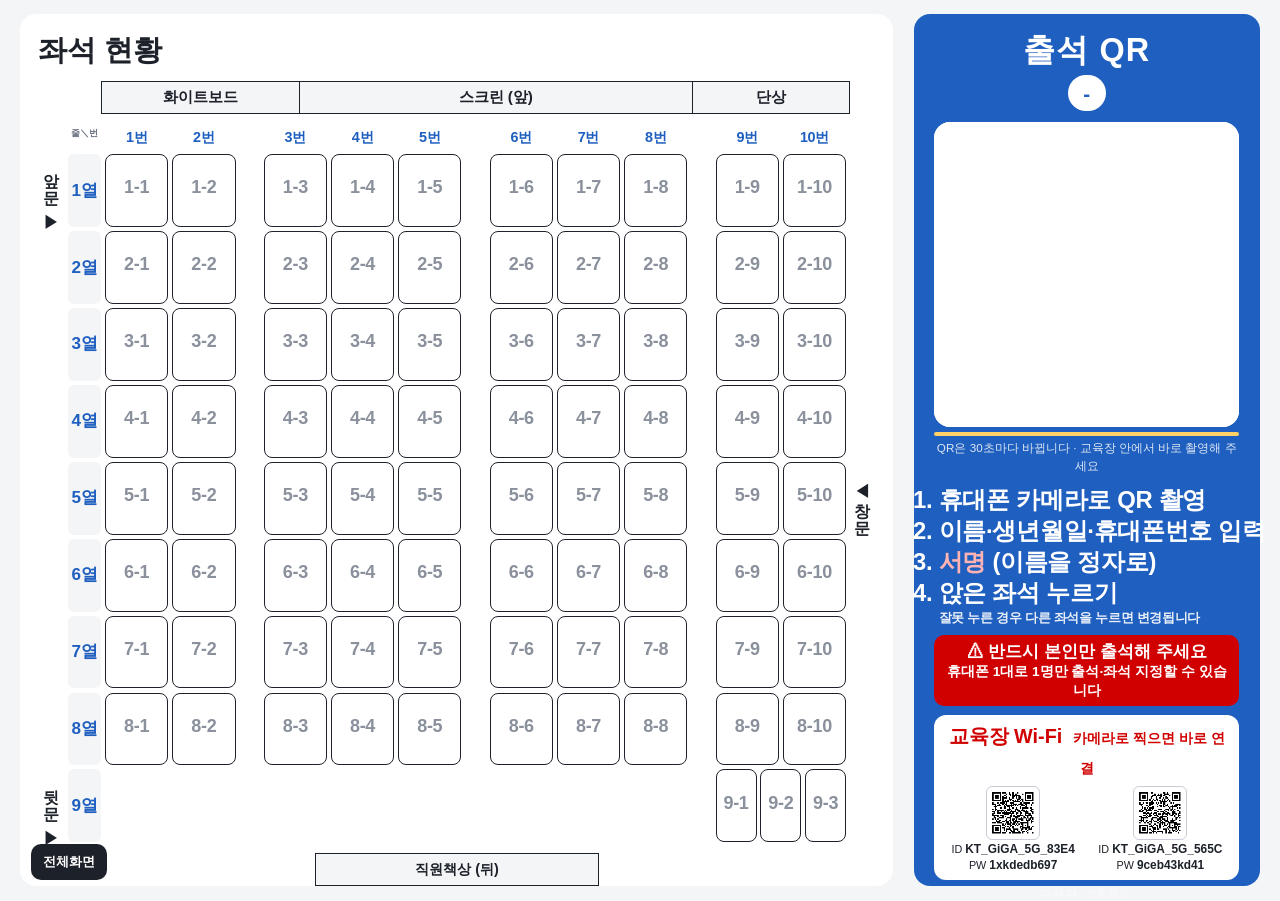
==== board.html @ 19e8bb16 "Update board.html" ====
<!doctype html>
<html lang="ko" data-theme="light">
<head>
<meta charset="utf-8">
<meta name="viewport" content="width=device-width, initial-scale=1, viewport-fit=cover">
<meta name="robots" content="noindex">
<title>좌석 현황판</title>
<link rel="stylesheet" href="assets/style.css">
<style>
  html, body { height: 100%; }
  body { background: #f4f5f7; color: #1d2129; }
  :root { --seat-w: minmax(30px, 1fr); --aisle: 1.6vw; --door-w: 2vw; --rowlab-w: 2.6vw; --seat-taken: #c9ced6; --seat-free: #ffffff; --line: #d9dce1; --muted: #6b7280; --text: #1d2129; --bg: #f4f5f7; --card: #fff; }

  /* ---------- 빔스크린: 왼쪽 배치도 · 오른쪽 출석 QR ---------- */
  .beam { display: grid; grid-template-columns: 1fr minmax(300px, 27vw); gap: 1.6vw; height: 100vh; padding: 1.6vh 1.6vw; }
  .beam-map { background: #fff; border-radius: 16px; padding: 1.6vh 1.4vw; display: flex; flex-direction: column; min-height: 0; }
  .beam-head { display: flex; align-items: baseline; gap: 1.2vw; margin-bottom: 1vh; flex-wrap: wrap; }
  .beam-head h1 { margin: 0; font-size: clamp(20px, 3.2vh, 40px); }
  .beam-head .stat { font-size: clamp(14px, 2.2vh, 26px); color: #444; }
  .beam-head .stat b { font-size: clamp(18px, 3vh, 34px); color: #138a4a; }
  .map-holder { flex: 1; min-height: 0; }
  .room { min-width: 0; }
  .room-front { font-size: clamp(11px, 1.7vh, 20px); margin-bottom: 1.2vh; }
  .seat-grid { gap: .45vh .3vw; grid-auto-rows: calc((100vh - 3.2vh - 3.2vh - 7vh - 4.5vh - 6vh - 3.2vh) / 9); }
  .back-row { gap: .3vw; }
  .seat { border-radius: 8px; gap: .2vh; }
  .seat .no { font-size: clamp(11px, 2vh, 24px); color: #8a919c; font-weight: 700; }
  .seat .nm { font-size: clamp(11px, 2.1vh, 24px); }
  .seat .st { font-size: clamp(9px, 1.4vh, 16px); font-weight: 800; }
  .seat .bd { font-size: clamp(8px, 1.3vh, 14px); color: var(--muted); }
  .seat.filled .no { display: none; }   /* 좌석이 채워지면 번호 대신 이름·출석완료 표시 */
  .seat.filled.ok { background: #dff3e6; border-color: #138a4a; }
  .seat.filled.ok .st { color: #138a4a; }
  .seat.filled.wait { background: #eef0f3; border-color: #9aa1ad; }
  .seat.filled.wait .st { color: #8a919c; }
  .seat.moving { outline: 4px solid #c27c0e; outline-offset: 1px; }
  .door { font-size: clamp(11px, 1.8vh, 20px); }
  .rowlab { font-size: clamp(11px, 1.9vh, 22px); }
  .colhead { font-size: clamp(10px, 1.6vh, 19px); padding: .2vh 0; }
  .staff-desk { margin-top: 1.2vh; font-size: clamp(11px, 1.6vh, 18px); padding: .5vh 0; }

  .beam-side { background: #1f5fbf; color: #fff; border-radius: 16px; padding: 2vh 1.6vw; display: flex; flex-direction: column; align-items: center; text-align: center; min-height: 0; }
  .beam-side .ttl { font-size: clamp(20px, 3.6vh, 46px); font-weight: 900; letter-spacing: 1px; line-height: 1.15; }
  .beam-side .sess { margin-top: .6vh; background: #fff; color: #1f5fbf; border-radius: 999px; padding: .3vh 1.2vw; font-size: clamp(14px, 2.3vh, 28px); font-weight: 900; }
  .beam-side .qrwrap { position: relative; background: #fff; border-radius: 16px; padding: 1.1vh; margin: 1.2vh 0 .6vh; width: min(100%, 34vh); }
  .beam-side canvas#beamQr { width: 100%; aspect-ratio: 1; display: block; image-rendering: pixelated; }
  .qr-msg { position: absolute; inset: 0; display: none; align-items: center; justify-content: center; text-align: center; color: #1d2129; font-weight: 800; font-size: clamp(13px, 2vh, 22px); padding: 1vh; background: #fff; border-radius: 16px; }
  .qr-msg.show { display: flex; }
  .rot { width: min(100%, 34vh); height: .7vh; min-height: 4px; background: rgba(255,255,255,.25); border-radius: 4px; overflow: hidden; }
  .rot i { display: block; height: 100%; background: #ffd166; width: 100%; transition: width .9s linear; }
  .rot-tx { font-size: clamp(10px, 1.3vh, 15px); opacity: .85; margin-top: .3vh; }
  .beam-side ol { text-align: left; margin: 1.2vh 0 0; padding-left: 1.3em; font-size: clamp(15px, 2.65vh, 34px); line-height: 1.3; font-weight: 900; letter-spacing: -.3px; white-space: nowrap; }
  .beam-side ol .red { color: #ffb3b3; }
  .beam-side ol small { display: block; white-space: normal; font-weight: 600; font-size: .55em; opacity: .9; line-height: 1.3; }
  .beam-warn { margin-top: 1vh; width: 100%; background: #d10000; color: #fff; border-radius: 10px; padding: .6vh .6vw; font-size: clamp(12px, 1.9vh, 23px); font-weight: 900; line-height: 1.35; }
  .beam-warn small { display: block; font-weight: 700; font-size: .8em; }
  .wifi { margin-top: 1vh; width: 100%; background: #fff; color: #1d2129; border-radius: 12px; padding: .8vh .8vw; }
  .wifi-ttl { font-size: clamp(14px, 2.2vh, 26px); font-weight: 900; margin-bottom: .5vh; color: #d10000; }
  .wifi-ttl small { font-weight: 700; font-size: .7em; margin-left: .4em; color: #d10000; }
  .wifi-list { display: flex; gap: .8vw; justify-content: center; }
  .wifi-item { display: flex; flex-direction: column; gap: .3vh; align-items: center; text-align: center; min-width: 0; flex: 1; }
  .wifi-item canvas { width: clamp(40px, 6vh, 80px); height: clamp(40px, 6vh, 80px); background: #fff; border: 1px solid #c9ced6; border-radius: 6px; padding: 3px; flex: none; }
  .wifi-item .tx { font-size: clamp(10px, 1.2vh, 14px); line-height: 1.3; white-space: nowrap; }
  .wifi-item .tx b { font-size: 1.1em; color: #1d2129; }
  .beam-side .foot { margin-top: auto; padding-top: .6vh; font-size: clamp(9px, 1.1vh, 13px); opacity: .65; font-variant-numeric: tabular-nums; }

  /* ---------- 직원 도구 (전체화면에서는 숨김, 마우스를 올리면 표시) ---------- */
  .tools { position: fixed; left: 2.4vw; bottom: 2.2vh; display: flex; gap: 6px; z-index: 30; flex-wrap: wrap; max-width: 66vw; }
  .tools button, .tools a { border: 0; border-radius: 10px; padding: 9px 12px; font-size: 13px; font-weight: 700; background: #1d2129; color: #fff; cursor: pointer; text-decoration: none; }
  .tools .light { background: #fff; color: #1d2129; border: 1px solid #c9ced6; }
  .tools .on { background: #c27c0e; color: #fff; border-color: #c27c0e; }
  .tools .mode { background: #c27c0e; color: #fff; border-radius: 10px; padding: 9px 12px; font-size: 13px; font-weight: 700; }
  body.fs .tools { opacity: 0; transition: opacity .3s; }
  body.fs .tools:hover { opacity: 1; }
  .move-banner { position: fixed; left: 50%; top: 1.2vh; transform: translateX(-50%); background: #c27c0e; color: #fff; padding: 10px 16px; border-radius: 12px; font-weight: 800; z-index: 31; display: none; }
  .move-banner.show { display: block; }
  .move-banner button { margin-left: 10px; border: 0; border-radius: 8px; padding: 6px 10px; font-weight: 700; }
  .person { display: flex; justify-content: space-between; align-items: center; padding: 10px 2px; border-bottom: 1px solid var(--line); gap: 8px; }
  .person button { padding: 8px 12px; border: 0; border-radius: 8px; background: #1f5fbf; color: #fff; font-weight: 700; white-space: nowrap; }
  #pickList { max-height: 46vh; overflow: auto; }
  .tel { color: #1f5fbf; font-weight: 700; text-decoration: none; white-space: nowrap; }
  .tel:hover { text-decoration: underline; }
  .pfilter { display: flex; gap: 6px; margin: 8px 0 2px; flex-wrap: wrap; }
  .pfilter button { border: 1px solid #c9ced6; background: #fff; color: #1d2129; border-radius: 8px; padding: 6px 10px; font-size: 13px; font-weight: 700; cursor: pointer; }
  .pfilter button.on { background: #1d2129; color: #fff; border-color: #1d2129; }

  @media (max-width: 900px), (max-aspect-ratio: 1/1) {
    .beam { grid-template-columns: 1fr; height: auto; }
    .seat-grid { grid-auto-rows: 54px; }
    .beam-side .qrwrap, .rot { width: min(80%, 320px); }
  }
</style>
</head>
<body>
<div class="beam">
  <main class="beam-map">
    <div class="beam-head">
      <h1 id="title">좌석 현황</h1>
      <span class="stat" id="statBox" hidden><span id="sLbl">출석</span> <b id="sSigned">0</b>/<span id="sTotal">0</span></span>
    </div>
    <div class="map-holder" id="map"></div>
  </main>

  <aside class="beam-side">
    <div class="ttl">출석 QR</div>
    <div class="sess" id="sessLbl">-</div>
    <div class="qrwrap"><canvas id="beamQr" width="560" height="560" aria-label="출석 QR"></canvas><div class="qr-msg" id="qrMsg">불러오는 중…</div></div>
    <div class="rot"><i id="rotBar"></i></div>
    <div class="rot-tx">QR은 <span id="rotSec">30</span>초마다 바뀝니다 · 교육장 안에서 바로 촬영해 주세요</div>
    <ol>
      <li>휴대폰 카메라로 QR 촬영</li>
      <li>이름·생년월일·휴대폰번호 입력</li>
      <li><span class="red">서명</span> (이름을 정자로)</li>
      <li>앉은 좌석 누르기<small>잘못 누른 경우 다른 좌석을 누르면 변경됩니다</small></li>
    </ol>
    <div class="beam-warn">⚠ 반드시 본인만 출석해 주세요<small>휴대폰 1대로 1명만 출석·좌석 지정할 수 있습니다</small></div>
    <div class="wifi" id="wifi" hidden>
      <div class="wifi-ttl">교육장 Wi-Fi <small>카메라로 찍으면 바로 연결</small></div>
      <div class="wifi-list" id="wifiList"></div>
    </div>
    <div class="foot"><span id="clock">--:--:--</span> · 자동 갱신 <span id="sUpd">-</span></div>
  </aside>
</div>

<div class="tools" id="tools">
  <span class="mode" id="modeLbl" hidden>직원 모드</span>
  <span id="sessBtns" hidden></span>
  <button class="light" id="nameBtn" type="button" hidden>실명 보기</button>
  <button class="light" id="listBtn" type="button" hidden>명단·연락처</button>
  <a class="light" id="proxyBtn" href="#" target="_blank" rel="noopener" hidden>현장 대리입력</a>
  <a class="light" id="signBtn" href="#" target="_blank" rel="noopener" hidden>서명부 인쇄</a>
  <button id="fsBtn" type="button">전체화면</button>
</div>
<div class="move-banner" id="moveBanner"><span id="moveText"></span><button type="button" id="moveCancel">이동 취소</button></div>

<div class="sheet-bg" id="sheetBg">
  <div class="sheet">
    <div class="muted" id="sheetSub"></div>
    <div class="big" id="sheetTitle"></div>
    <div id="sheetBody"></div>
    <button class="btn secondary" id="closeSheet" type="button">닫기</button>
  </div>
</div>
<div class="toast" id="toast"></div>

<script src="config.js"></script>
<script src="vendor/qrcode.js"></script>
<script src="assets/common.js"></script>
<script>
(function () {
  'use strict';
  var api = APP.api, esc = APP.esc, $ = function (id) { return document.getElementById(id); };
  var key = APP.staffKey();              // 직원용 링크(?k=)로 연 경우에만 직원 기능
  var admin = !!key;
  var showReal = false;                  // 빔에 실명 노출 방지: 기본은 한○목 형태
  var data = { seats: {} };
  var sheetSeat = null, moving = null, lastToken = '', nextAt = 0;
  var base = new URL('./', location.href).href;

  function toast(t) {
    var el = $('toast'); el.textContent = t; el.classList.add('show');
    clearTimeout(toast.tm); toast.tm = setTimeout(function () { el.classList.remove('show'); }, 2600);
  }

  function drawQr(canvas, text, margin) {
    var qr = qrcode(0, 'M'); qr.addData(text); qr.make();
    var ctx = canvas.getContext('2d'), n = qr.getModuleCount(), q = margin, cell = canvas.width / (n + q * 2);
    ctx.fillStyle = '#fff'; ctx.fillRect(0, 0, canvas.width, canvas.height); ctx.fillStyle = '#000';
    for (var y = 0; y < n; y++) for (var x = 0; x < n; x++) {
      if (qr.isDark(y, x)) ctx.fillRect(Math.floor((x + q) * cell), Math.floor((y + q) * cell), Math.ceil(cell), Math.ceil(cell));
    }
  }

  // ---------- 교육장 Wi-Fi QR (config.js의 WIFI) ----------
  (function () {
    var list = (APP.CFG.WIFI || []).filter(function (w) { return w && w.ssid; });
    if (!list.length) return;
    function wq(s) { return String(s).replace(/([\\;,:"])/g, '\\$1'); }
    list.slice(0, 2).forEach(function (w) {
      var item = document.createElement('div'); item.className = 'wifi-item';
      var c = document.createElement('canvas'); c.width = 220; c.height = 220;
      drawQr(c, 'WIFI:T:' + (w.pw ? 'WPA' : 'nopass') + ';S:' + wq(w.ssid) + ';' + (w.pw ? 'P:' + wq(w.pw) + ';' : '') + ';', 2);
      var tx = document.createElement('div'); tx.className = 'tx';
      tx.innerHTML = 'ID <b>' + esc(w.ssid) + '</b><br>PW <b>' + esc(w.pw || '없음') + '</b>';
      item.appendChild(c); item.appendChild(tx); $('wifiList').appendChild(item);
    });
    $('wifi').hidden = false;
  })();

  // ---------- 배치도 ----------
  APP.renderSeatMap($('map'), { onSeat: onSeat });
  $('map').querySelectorAll('.seat').forEach(function (b) {
    var st = document.createElement('span'); st.className = 'st'; b.appendChild(st);
    var bd = document.createElement('span'); bd.className = 'bd'; b.appendChild(bd);
  });

  function mask(name) {
    var s = String(name || '');
    if (s.length <= 1) return s;
    if (s.length === 2) return s.charAt(0) + '○';
    return s.charAt(0) + new Array(s.length - 1).join('○') + s.charAt(s.length - 1);
  }

  // 연락처 표시 (직원 모드 전용) : 01045406906 → 010-4540-6906, 누르면 전화 걸기
  function fmtPhone(d) {
    d = String(d || '').replace(/\D/g, '');
    if (d.length === 11) return d.slice(0, 3) + '-' + d.slice(3, 7) + '-' + d.slice(7);
    if (d.length === 10) return d.slice(0, 3) + '-' + d.slice(3, 6) + '-' + d.slice(6);
    return d;
  }
  function telHtml(p) {
    return p.phone ? '<a class="tel" href="tel:' + esc(p.phone) + '">☎ ' + esc(fmtPhone(p.phone)) + '</a>' : '<span class="muted">연락처 없음</span>';
  }
  function matchQ(p, q) {
    if (!q) return true;
    var dq = q.replace(/\D/g, '');
    return p.name.indexOf(q) >= 0 || (dq.length >= 3 && String(p.phone || '').indexOf(dq) >= 0);
  }

  // 빔 제목: 부산 오프라인57차 사회복지사 보수교육 2026. 11. 12.(목)
  function beamTitle(round, eduDate) {
    var t = '부산 오프라인' + round + '차 사회복지사 보수교육';
    var m = /^(\d{4})-(\d{2})-(\d{2})$/.exec(eduDate || '');
    if (m) {
      var dt = new Date(Number(m[1]), Number(m[2]) - 1, Number(m[3]));
      t += ' ' + m[1] + '. ' + Number(m[2]) + '. ' + Number(m[3]) + '.(' + '일월화수목금토'.charAt(dt.getDay()) + ')';
    }
    return t;
  }

  function personBySeat(id) {
    return (data.people || []).filter(function (p) { return p.seat === id; })[0];
  }

  function paint() {
    var sess = data.session || 1;
    APP.updateSeats($('map'), function (id, b) {
      var v = data.seats[id];
      var p = admin ? personBySeat(id) : null;
      b.classList.toggle('filled', !!v);
      b.classList.toggle('ok', !!v && v.ok);
      b.classList.toggle('wait', !!v && !v.ok);
      b.classList.toggle('moving', !!moving && moving.from === id);
      b.querySelector('.nm').textContent = !v ? '' : (showReal && p ? p.name : v.n);
      b.querySelector('.st').textContent = !v ? '' : (v.ok ? '출석완료' : '서명 전');
      b.querySelector('.bd').textContent = showReal && p ? p.birth : '';
    });
    var c = data.counts || {};
    $('sTotal').textContent = c.total || 0;
    $('sSigned').textContent = c.signed || 0;
    $('sLbl').textContent = (data.sessionLabel || '') + ' 출석';
    $('sUpd').textContent = data.t || '-';
    $('title').textContent = data.round ? beamTitle(data.round, data.eduDate) : '좌석 현황';
    $('statBox').hidden = !admin;   // 출석 인원은 직원 화면에만 표시
    $('sessLbl').textContent = data.sessionLabel ? data.sessionLabel + ' 출석' : '-';

    var msg = '';
    if (data.noRound) msg = data.msg || '진행 중인 회차가 없습니다.';
    else if (data.round && !data.eduOk) msg = '교육 당일에 출석 QR이 표시됩니다.';
    $('qrMsg').textContent = msg;
    $('qrMsg').classList.toggle('show', !!msg || !lastToken);

    $('modeLbl').hidden = !admin; $('nameBtn').hidden = !admin; $('sessBtns').hidden = !admin;
    $('proxyBtn').hidden = !admin; $('listBtn').hidden = !admin; $('signBtn').hidden = !admin;
    $('nameBtn').textContent = showReal ? '이름 가리기' : '실명 보기';
    if (admin) renderSessBtns();
  }

  function renderSessBtns() {
    var box = $('sessBtns');
    var list = [{ no: 0, label: '교시 자동' }].concat((data.sessions || []).map(function (s) { return { no: s.no, label: s.no + '교시' }; }));
    box.innerHTML = list.map(function (s) {
      var on = (data.override || 0) === s.no;
      return '<button type="button" class="light' + (on ? ' on' : '') + '" data-sess="' + s.no + '">' + esc(s.label) + '</button> ';
    }).join('');
    box.querySelectorAll('button').forEach(function (b) {
      b.addEventListener('click', async function () {
        try {
          var r = await api('adminSession', { key: key, session: Number(b.dataset.sess) });
          toast(r.ok ? '현재 ' + r.sessionLabel + '로 표시합니다.' : r.msg);
        } catch (e) { toast('연결 오류'); }
        refresh();
      });
    });
  }

  function updateQr() {
    if (data.token && data.token !== lastToken) {
      lastToken = data.token;
      drawQr($('beamQr'), base + 'c.html?t=' + encodeURIComponent(data.token), 3);
    }
    if (!data.token) lastToken = '';
    if (data.rotateSec) {
      $('rotSec').textContent = data.rotateSec;
      nextAt = Date.now() + (data.nextIn || data.rotateSec) * 1000;
    }
  }

  async function refresh() {
    try {
      var res = await api('beamState', admin ? { key: key } : {});
      if (!res.ok) {
        if (admin && (res.code === 'KEY' || res.code === 'KEY_LOCK')) { admin = false; toast(res.msg); }
        return;
      }
      data = res;
      updateQr();
      paint();
    } catch (e) {}
  }

  function loop() {
    setTimeout(function () { refresh().finally(loop); }, 3000);
  }
  setInterval(function () {
    $('clock').textContent = APP.hhmmss();
    if (nextAt && data.rotateSec) {
      var left = Math.max(0, (nextAt - Date.now()) / 1000);
      $('rotBar').style.width = (left / data.rotateSec * 100).toFixed(1) + '%';
      if (left <= 0) { nextAt = 0; refresh(); }
    }
  }, 500);

  // ---------- 전체화면 ----------
  $('fsBtn').addEventListener('click', function () {
    if (document.fullscreenElement) document.exitFullscreen();
    else if (document.documentElement.requestFullscreen) document.documentElement.requestFullscreen();
    else toast('이 브라우저는 전체화면을 지원하지 않습니다. F11 키를 눌러 주세요.');
  });
  document.addEventListener('fullscreenchange', function () {
    var fs = !!document.fullscreenElement;
    document.body.classList.toggle('fs', fs);
    $('fsBtn').textContent = fs ? '전체화면 종료' : '전체화면';
  });

  if (admin) {
    $('proxyBtn').href = 'c.html?k=' + encodeURIComponent(key);
    $('signBtn').href = 'sign.html?k=' + encodeURIComponent(key);
  }
  $('nameBtn').addEventListener('click', function () { showReal = !showReal; paint(); });

  // ---------- 직원 모드: 좌석 해제 · 이동 · 배정 ----------
  function sessText(p) {
    return [1, 2, 3].map(function (k) { return k + '교시 ' + (p['s' + k] || '-'); }).join(' · ');
  }

  function onSeat(id) {
    if (!admin) return;
    var p = personBySeat(id);
    if (moving) {
      if (p) { toast('빈 좌석을 눌러 주세요.'); return; }
      var m = moving; moving = null; $('moveBanner').classList.remove('show');
      seatOp({ op: 'assign', seat: id, o: m.o }, m.name + ' → ' + APP.seatLabel(id) + ' 이동했습니다.');
      return;
    }
    sheetSeat = id;
    $('sheetSub').textContent = APP.seatLabel(id);
    if (p) {
      $('sheetTitle').textContent = p.name + ' (' + p.birth + ')';
      $('sheetBody').innerHTML = '<p>' + telHtml(p) + (p.org ? ' <span class="muted">· ' + esc(p.org) + '</span>' : '') + '</p>' +
        '<p class="muted">' + esc(sessText(p)) + '</p>' +
        '<div class="row2"><button class="btn secondary" id="moveBtn" type="button">다른 좌석으로 이동</button>' +
        '<button class="btn" id="clearBtn" type="button" style="background:var(--bad)">좌석 해제</button></div>';
      $('moveBtn').addEventListener('click', function () {
        moving = { o: p.o, name: p.name, from: id };
        $('moveText').textContent = p.name + ' 님을 옮길 빈 좌석을 누르세요';
        $('moveBanner').classList.add('show');
        $('sheetBg').classList.remove('show');
        paint();
      });
      $('clearBtn').addEventListener('click', function () {
        if (window.confirm(p.name + ' 님의 ' + APP.seatLabel(id) + ' 좌석을 해제할까요?')) seatOp({ op: 'clear', seat: id }, '좌석을 해제했습니다.');
      });
    } else {
      $('sheetTitle').textContent = '빈 좌석 · 직접 배정';
      $('sheetBody').innerHTML = '<input id="q" type="search" placeholder="이름 또는 연락처 검색"><div id="pickList"></div>';
      $('q').addEventListener('input', renderPick);
      renderPick();
    }
    $('sheetBg').classList.add('show');
  }

  $('moveCancel').addEventListener('click', function () { moving = null; $('moveBanner').classList.remove('show'); paint(); });

  function renderPick() {
    var q = ($('q').value || '').replace(/\s/g, '');
    var list = (data.people || []).filter(function (p) { return matchQ(p, q); });
    list.sort(function (a, b) { return (a.seat ? 1 : 0) - (b.seat ? 1 : 0) || (a.name < b.name ? -1 : 1); });
    $('pickList').innerHTML = list.slice(0, 100).map(function (p) {
      var st = sessText(p) + (p.seat ? ' · 현재 ' + APP.seatLabel(p.seat) : '');
      return '<div class="person"><div><b>' + esc(p.name) + '</b> <span class="muted">' + esc(p.birth) + '</span> ' + telHtml(p) + '<br><span class="muted">' + esc(st) + '</span></div>' +
        '<button type="button" data-o="' + esc(p.o) + '" data-n="' + esc(p.name) + '">' + (p.seat ? '이리로 이동' : '배정') + '</button></div>';
    }).join('') || '<p class="muted">대상이 없습니다.</p>';
    $('pickList').querySelectorAll('button[data-o]').forEach(function (b) {
      b.addEventListener('click', function () {
        seatOp({ op: 'assign', seat: sheetSeat, o: b.dataset.o }, b.dataset.n + ' → ' + APP.seatLabel(sheetSeat) + ' 배정했습니다.');
      });
    });
  }

  // ---------- 직원 모드: 명단·연락처 (미출석자에게 전화할 때 사용) ----------
  var listFilter = 'absent';
  function openList() {
    sheetSeat = null;
    $('sheetSub').textContent = '직원 전용 · 빔 화면에 띄우지 마세요';
    $('sheetTitle').textContent = '명단·연락처';
    $('sheetBody').innerHTML =
      '<input id="lq" type="search" placeholder="이름 또는 연락처 검색">' +
      '<div class="pfilter"><button type="button" data-f="absent">현재 교시 미출석</button><button type="button" data-f="all">전체</button></div>' +
      '<div id="pickList"></div>';
    $('lq').addEventListener('input', renderList);
    $('sheetBody').querySelectorAll('.pfilter button').forEach(function (b) {
      b.addEventListener('click', function () { listFilter = b.dataset.f; renderList(); });
    });
    renderList();
    $('sheetBg').classList.add('show');
  }
  function renderList() {
    if (!$('lq')) return;
    var sess = data.session || 1, q = ($('lq').value || '').replace(/\s/g, '');
    $('sheetBody').querySelectorAll('.pfilter button').forEach(function (b) { b.classList.toggle('on', b.dataset.f === listFilter); });
    var all = data.people || [];
    var list = all.filter(function (p) { return (listFilter === 'all' || !p['s' + sess]) && matchQ(p, q); });
    list.sort(function (a, b) { return (a.name < b.name ? -1 : a.name > b.name ? 1 : 0); });
    var head = '<p class="muted">' + (listFilter === 'all' ? '전체 ' + all.length + '명' : sess + '교시 미출석 ' + all.filter(function (p) { return !p['s' + sess]; }).length + '명') + (q ? ' · 검색 결과 ' + list.length + '명' : '') + '</p>';
    $('pickList').innerHTML = head + (list.map(function (p) {
      var st = sessText(p) + (p.seat ? ' · ' + APP.seatLabel(p.seat) : ' · 좌석 미지정');
      return '<div class="person"><div><b>' + esc(p.name) + '</b> <span class="muted">' + esc(p.birth) + (p.org ? ' · ' + esc(p.org) : '') + '</span><br><span class="muted">' + esc(st) + '</span></div>' + telHtml(p) + '</div>';
    }).join('') || '<p class="muted">대상이 없습니다.</p>');
  }
  $('listBtn').addEventListener('click', openList);

  async function seatOp(body, okMsg) {
    try {
      var res = await api('adminSeat', Object.assign({ key: key }, body));
      toast(res.ok ? okMsg : (res.msg || '처리하지 못했습니다.'));
    } catch (e) { toast('연결 오류. 다시 시도해 주세요.'); }
    $('sheetBg').classList.remove('show');
    refresh();
  }
  $('closeSheet').addEventListener('click', function () { $('sheetBg').classList.remove('show'); });

  paint();
  refresh().finally(loop);
})();
</script>
</body>
</html>
---- assets/style.css ----
:root {
  --bg: #f4f5f7;
  --card: #ffffff;
  --text: #1d2129;
  --muted: #6b7280;
  --line: #d9dce1;
  --primary: #1f5fbf;
  --primary-ink: #ffffff;
  --ok: #138a4a;
  --warn: #c27c0e;
  --bad: #d11a2a;
  --seat-free: #ffffff;
  --seat-taken: #c9ced6;
  --seat-mine: #1f5fbf;
  --seat-w: minmax(22px, 1fr);
  --aisle: 6px;
  --door-w: 14px;
  --rowlab-w: 24px;
}
@media (prefers-color-scheme: dark) {
  :root:not([data-theme="light"]) {
    --bg: #14161a; --card: #1e2127; --text: #eceef2; --muted: #9aa1ad; --line: #353a43;
    --seat-free: #262a31; --seat-taken: #4a505b; --primary: #4a8bf0;
  }
}
:root[data-theme="dark"] {
  --bg: #14161a; --card: #1e2127; --text: #eceef2; --muted: #9aa1ad; --line: #353a43;
  --seat-free: #262a31; --seat-taken: #4a505b; --primary: #4a8bf0;
}

* { box-sizing: border-box; }
html, body { margin: 0; }
body {
  background: var(--bg);
  color: var(--text);
  font-family: -apple-system, BlinkMacSystemFont, "Apple SD Gothic Neo", "Malgun Gothic", "Noto Sans KR", sans-serif;
  line-height: 1.5;
  -webkit-text-size-adjust: 100%;
}
.wrap { max-width: 640px; margin: 0 auto; padding: 16px; }
.card { background: var(--card); border: 1px solid var(--line); border-radius: 14px; padding: 16px; margin-bottom: 12px; }
h1 { font-size: 20px; margin: 4px 0 12px; }
h2 { font-size: 16px; margin: 0 0 8px; }
.muted { color: var(--muted); font-size: 13px; }
label { display: block; font-size: 14px; font-weight: 600; margin: 10px 0 4px; }
input[type=text], input[type=tel], input[type=password], input[type=search] {
  width: 100%; font-size: 17px; padding: 12px; border: 1px solid var(--line); border-radius: 10px;
  background: var(--card); color: var(--text);
}
.btn {
  display: inline-block; width: 100%; padding: 14px; font-size: 16px; font-weight: 700; border: 0;
  border-radius: 12px; background: var(--primary); color: var(--primary-ink); cursor: pointer; text-align: center;
  text-decoration: none; margin-top: 12px;
}
.btn.secondary { background: transparent; color: var(--primary); border: 1px solid var(--primary); }
.btn:disabled { opacity: .5; }
.msg { margin-top: 10px; font-size: 14px; }
.msg.bad { color: var(--bad); font-weight: 600; }
.msg.ok { color: var(--ok); font-weight: 600; }
.notice-red { border: 2px solid var(--bad); color: var(--bad); border-radius: 12px; padding: 10px 12px; font-weight: 600; font-size: 14px; }

/* ---------- 강의실 배치도 ---------- */
.map-scroll { overflow-x: auto; -webkit-overflow-scrolling: touch; padding-bottom: 4px; }
.room { min-width: 300px; }
.room-front { display: grid; grid-template-columns: 1fr 2fr .8fr; border: 1px solid var(--text); margin: 0 var(--door-w) 10px calc(var(--door-w) + var(--rowlab-w) + 4px); font-size: 12px; font-weight: 700; text-align: center; }
.room-front > div { padding: 4px 0; background: var(--bg); }
.room-front > div + div { border-left: 1px solid var(--text); }
.seat-grid { display: grid; grid-auto-rows: minmax(40px, auto); gap: 2px; }
.back-row { display: grid; grid-template-columns: repeat(3, minmax(0, 1fr)); gap: 2px; }
.seat {
  position: relative; border: 1px solid var(--text); border-radius: 6px; background: var(--seat-free); color: var(--text);
  padding: 2px 1px; font-size: 10px; line-height: 1.15; cursor: pointer; min-width: 0; overflow: hidden;
  display: flex; flex-direction: column; align-items: center; justify-content: center;
}
.seat .no { color: var(--muted); font-size: 9px; white-space: nowrap; letter-spacing: -.3px; }
.seat .nm { font-size: 11px; font-weight: 700; white-space: nowrap; overflow: hidden; text-overflow: ellipsis; max-width: 100%; }
.seat.taken { background: var(--seat-taken); cursor: not-allowed; }
.seat.mine { background: var(--seat-mine); color: #fff; border-color: var(--seat-mine); }
.seat.mine .no { color: #dbe7ff; }
.seat.pick { outline: 3px solid var(--warn); outline-offset: 1px; }
.rowlab { display: flex; align-items: center; justify-content: center; font-size: 11px; font-weight: 800; color: var(--primary); background: var(--bg); border-radius: 6px; letter-spacing: -.3px; }
.colhead { text-align: center; font-size: 10px; font-weight: 800; color: var(--primary); padding: 2px 0; letter-spacing: -.3px; white-space: nowrap; }
.colhead.corner { color: var(--muted); font-size: 9px; font-weight: 600; }
.door { font-size: 11px; font-weight: 800; display: flex; align-items: center; justify-content: center; writing-mode: vertical-rl; letter-spacing: 1px; }
.staff-desk { width: 34%; margin: 18px auto 0; border: 1px solid var(--text); text-align: center; font-size: 12px; font-weight: 700; padding: 6px 0; background: var(--bg); }
.legend { display: flex; gap: 12px; font-size: 12px; color: var(--muted); margin: 8px 0; flex-wrap: wrap; }
.legend i { display: inline-block; width: 12px; height: 12px; border: 1px solid var(--text); border-radius: 3px; vertical-align: -2px; margin-right: 4px; }

/* ---------- 하단 확인창 ---------- */
.sheet-bg { position: fixed; inset: 0; background: rgba(0,0,0,.45); display: none; align-items: flex-end; justify-content: center; z-index: 50; }
.sheet-bg.show { display: flex; }
.sheet { background: var(--card); width: 100%; max-width: 640px; border-radius: 16px 16px 0 0; padding: 20px 16px calc(20px + env(safe-area-inset-bottom)); }
.sheet .big { font-size: 22px; font-weight: 800; margin: 4px 0 8px; }
.row2 { display: grid; grid-template-columns: 1fr 1fr; gap: 8px; }
.toast { position: fixed; left: 50%; top: calc(16px + env(safe-area-inset-top)); transform: translateX(-50%); background: #111; color: #fff; padding: 10px 16px; border-radius: 10px; font-size: 14px; z-index: 60; display: none; max-width: 90vw; }
.toast.show { display: block; }
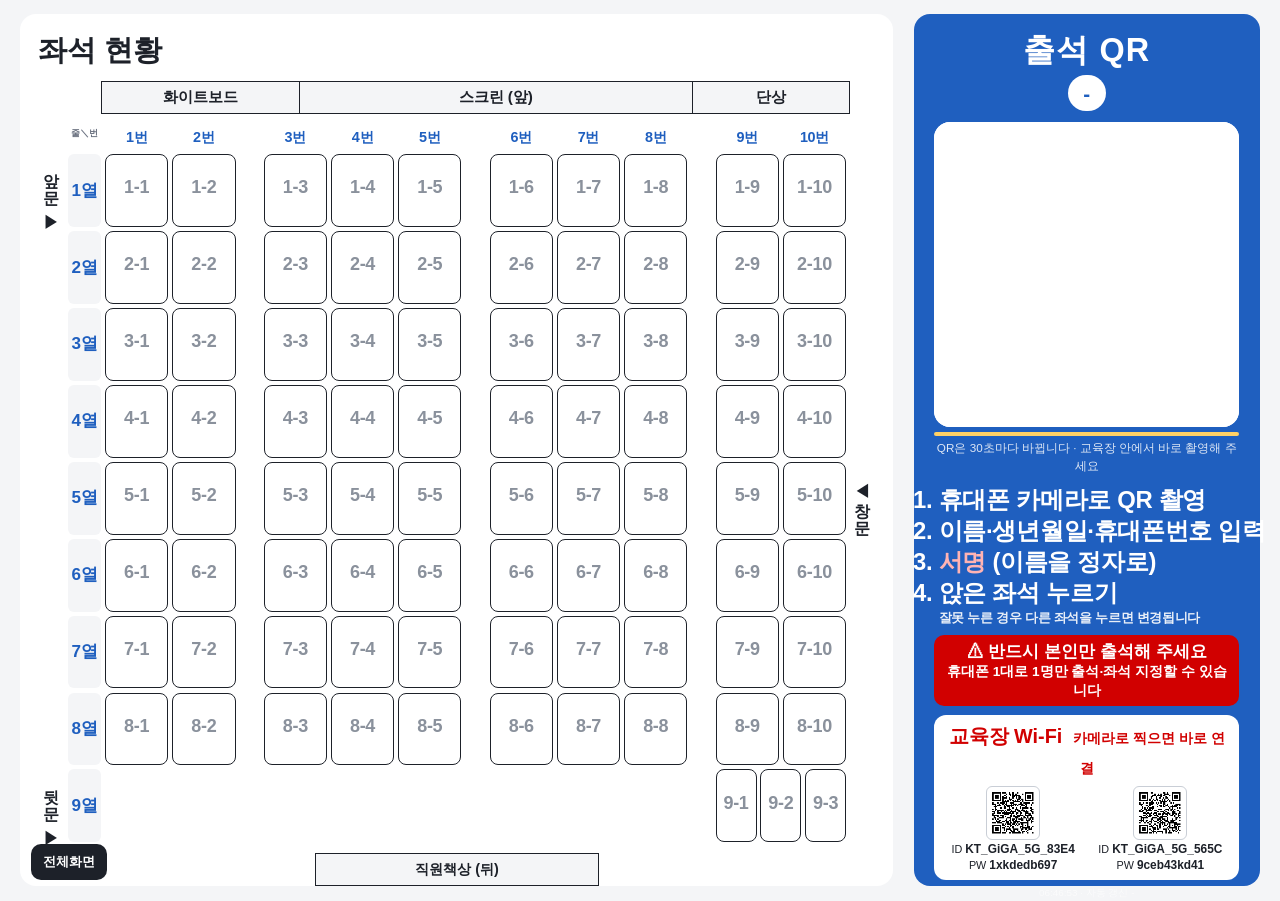
==== commit 121092af: "Update board.html" ====
--- a/board.html
+++ b/board.html
@@ -78,6 +78,9 @@
   .person { display: flex; justify-content: space-between; align-items: center; padding: 10px 2px; border-bottom: 1px solid var(--line); gap: 8px; }
   .person button { padding: 8px 12px; border: 0; border-radius: 8px; background: #1f5fbf; color: #fff; font-weight: 700; white-space: nowrap; }
   #pickList { max-height: 46vh; overflow: auto; }
+  .seat.devwarn { box-shadow: inset 0 0 0 3px #e67e00; }
+  .seat.devwarn::after { content: '⚠'; position: absolute; top: 1px; right: 3px; font-size: 1.1em; color: #e67e00; }
+  .devtag { display: inline-block; background: #fff3e0; color: #b85c00; border: 1px solid #e67e00; border-radius: 6px; padding: 1px 6px; font-size: 12px; font-weight: 800; margin-left: 4px; }
   .tel { color: #1f5fbf; font-weight: 700; text-decoration: none; white-space: nowrap; }
   .tel:hover { text-decoration: underline; }
   .pfilter { display: flex; gap: 6px; margin: 8px 0 2px; flex-wrap: wrap; }
@@ -241,6 +244,7 @@
       b.classList.toggle('ok', !!v && v.ok);
       b.classList.toggle('wait', !!v && !v.ok);
       b.classList.toggle('moving', !!moving && moving.from === id);
+      b.classList.toggle('devwarn', !!(admin && p && p.devFlag));   // 직원 화면에만 기기 다름 표시
       b.querySelector('.nm').textContent = !v ? '' : (showReal && p ? p.name : v.n);
       b.querySelector('.st').textContent = !v ? '' : (v.ok ? '출석완료' : '서명 전');
       b.querySelector('.bd').textContent = showReal && p ? p.birth : '';
@@ -358,6 +362,7 @@
     if (p) {
       $('sheetTitle').textContent = p.name + ' (' + p.birth + ')';
       $('sheetBody').innerHTML = '<p>' + telHtml(p) + (p.org ? ' <span class="muted">· ' + esc(p.org) + '</span>' : '') + '</p>' +
+        (p.devFlag ? '<p><span class="devtag">⚠ ' + esc(p.devFlag) + '</span> <span class="muted">처음 출석한 휴대폰과 다른 기기로 출석했습니다. 좌석의 본인 여부를 확인해 주세요.</span></p>' : '') +
         '<p class="muted">' + esc(sessText(p)) + '</p>' +
         '<div class="row2"><button class="btn secondary" id="moveBtn" type="button">다른 좌석으로 이동</button>' +
         '<button class="btn" id="clearBtn" type="button" style="background:var(--bad)">좌석 해제</button></div>';
@@ -406,7 +411,7 @@
     $('sheetTitle').textContent = '명단·연락처';
     $('sheetBody').innerHTML =
       '<input id="lq" type="search" placeholder="이름 또는 연락처 검색">' +
-      '<div class="pfilter"><button type="button" data-f="absent">현재 교시 미출석</button><button type="button" data-f="all">전체</button></div>' +
+      '<div class="pfilter"><button type="button" data-f="absent">현재 교시 미출석</button><button type="button" data-f="dev">기기 다름</button><button type="button" data-f="all">전체</button></div>' +
       '<div id="pickList"></div>';
     $('lq').addEventListener('input', renderList);
     $('sheetBody').querySelectorAll('.pfilter button').forEach(function (b) {
@@ -420,12 +425,18 @@
     var sess = data.session || 1, q = ($('lq').value || '').replace(/\s/g, '');
     $('sheetBody').querySelectorAll('.pfilter button').forEach(function (b) { b.classList.toggle('on', b.dataset.f === listFilter); });
     var all = data.people || [];
-    var list = all.filter(function (p) { return (listFilter === 'all' || !p['s' + sess]) && matchQ(p, q); });
+    var list = all.filter(function (p) {
+      var okF = listFilter === 'all' || (listFilter === 'dev' ? !!p.devFlag : !p['s' + sess]);
+      return okF && matchQ(p, q);
+    });
     list.sort(function (a, b) { return (a.name < b.name ? -1 : a.name > b.name ? 1 : 0); });
-    var head = '<p class="muted">' + (listFilter === 'all' ? '전체 ' + all.length + '명' : sess + '교시 미출석 ' + all.filter(function (p) { return !p['s' + sess]; }).length + '명') + (q ? ' · 검색 결과 ' + list.length + '명' : '') + '</p>';
+    var headTx = listFilter === 'all' ? '전체 ' + all.length + '명'
+      : listFilter === 'dev' ? '기기 다름 ' + all.filter(function (p) { return p.devFlag; }).length + '명'
+      : sess + '교시 미출석 ' + all.filter(function (p) { return !p['s' + sess]; }).length + '명';
+    var head = '<p class="muted">' + headTx + (q ? ' · 검색 결과 ' + list.length + '명' : '') + '</p>';
     $('pickList').innerHTML = head + (list.map(function (p) {
       var st = sessText(p) + (p.seat ? ' · ' + APP.seatLabel(p.seat) : ' · 좌석 미지정');
-      return '<div class="person"><div><b>' + esc(p.name) + '</b> <span class="muted">' + esc(p.birth) + (p.org ? ' · ' + esc(p.org) : '') + '</span><br><span class="muted">' + esc(st) + '</span></div>' + telHtml(p) + '</div>';
+      return '<div class="person"><div><b>' + esc(p.name) + '</b> <span class="muted">' + esc(p.birth) + (p.org ? ' · ' + esc(p.org) : '') + '</span>' + (p.devFlag ? '<span class="devtag">⚠ ' + esc(p.devFlag) + '</span>' : '') + '<br><span class="muted">' + esc(st) + '</span></div>' + telHtml(p) + '</div>';
     }).join('') || '<p class="muted">대상이 없습니다.</p>');
   }
   $('listBtn').addEventListener('click', openList);
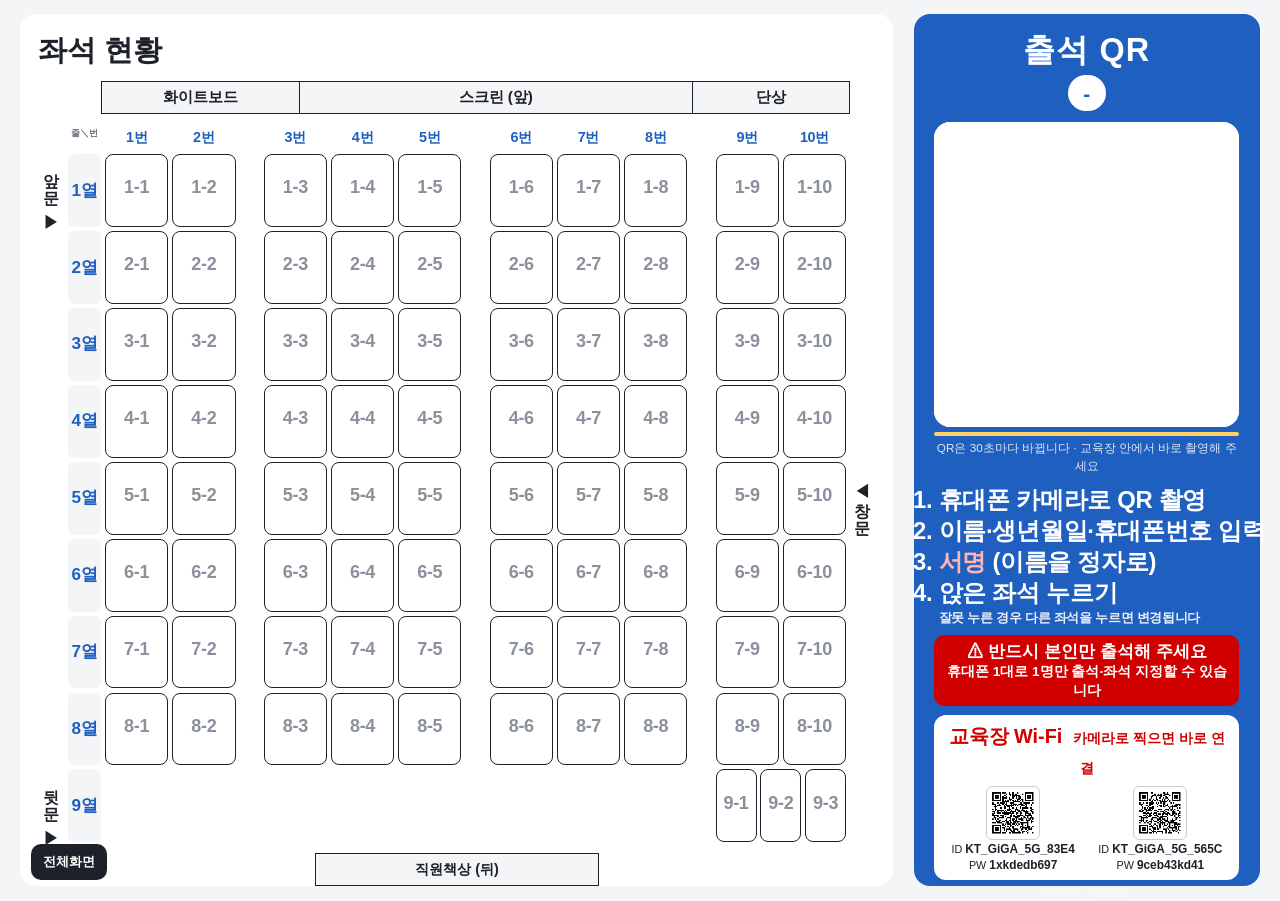
==== commit 8167ac00: "Update board.html" ====
--- a/board.html
+++ b/board.html
@@ -80,6 +80,7 @@
   #pickList { max-height: 46vh; overflow: auto; }
   .seat.devwarn { box-shadow: inset 0 0 0 3px #e67e00; }
   .seat.devwarn::after { content: '⚠'; position: absolute; top: 1px; right: 3px; font-size: 1.1em; color: #e67e00; }
+  .seat .st.st-dev { color: #c25e00 !important; font-weight: 900; }
   .devtag { display: inline-block; background: #fff3e0; color: #b85c00; border: 1px solid #e67e00; border-radius: 6px; padding: 1px 6px; font-size: 12px; font-weight: 800; margin-left: 4px; }
   .tel { color: #1f5fbf; font-weight: 700; text-decoration: none; white-space: nowrap; }
   .tel:hover { text-decoration: underline; }
@@ -246,7 +247,9 @@
       b.classList.toggle('moving', !!moving && moving.from === id);
       b.classList.toggle('devwarn', !!(admin && p && p.devFlag));   // 직원 화면에만 기기 다름 표시
       b.querySelector('.nm').textContent = !v ? '' : (showReal && p ? p.name : v.n);
-      b.querySelector('.st').textContent = !v ? '' : (v.ok ? '출석완료' : '서명 전');
+      var dw = !!(admin && p && p.devFlag);
+      b.querySelector('.st').textContent = !v ? '' : dw ? '⚠ 기기 다름' : (v.ok ? '출석완료' : '서명 전');
+      b.querySelector('.st').classList.toggle('st-dev', dw);
       b.querySelector('.bd').textContent = showReal && p ? p.birth : '';
     });
     var c = data.counts || {};
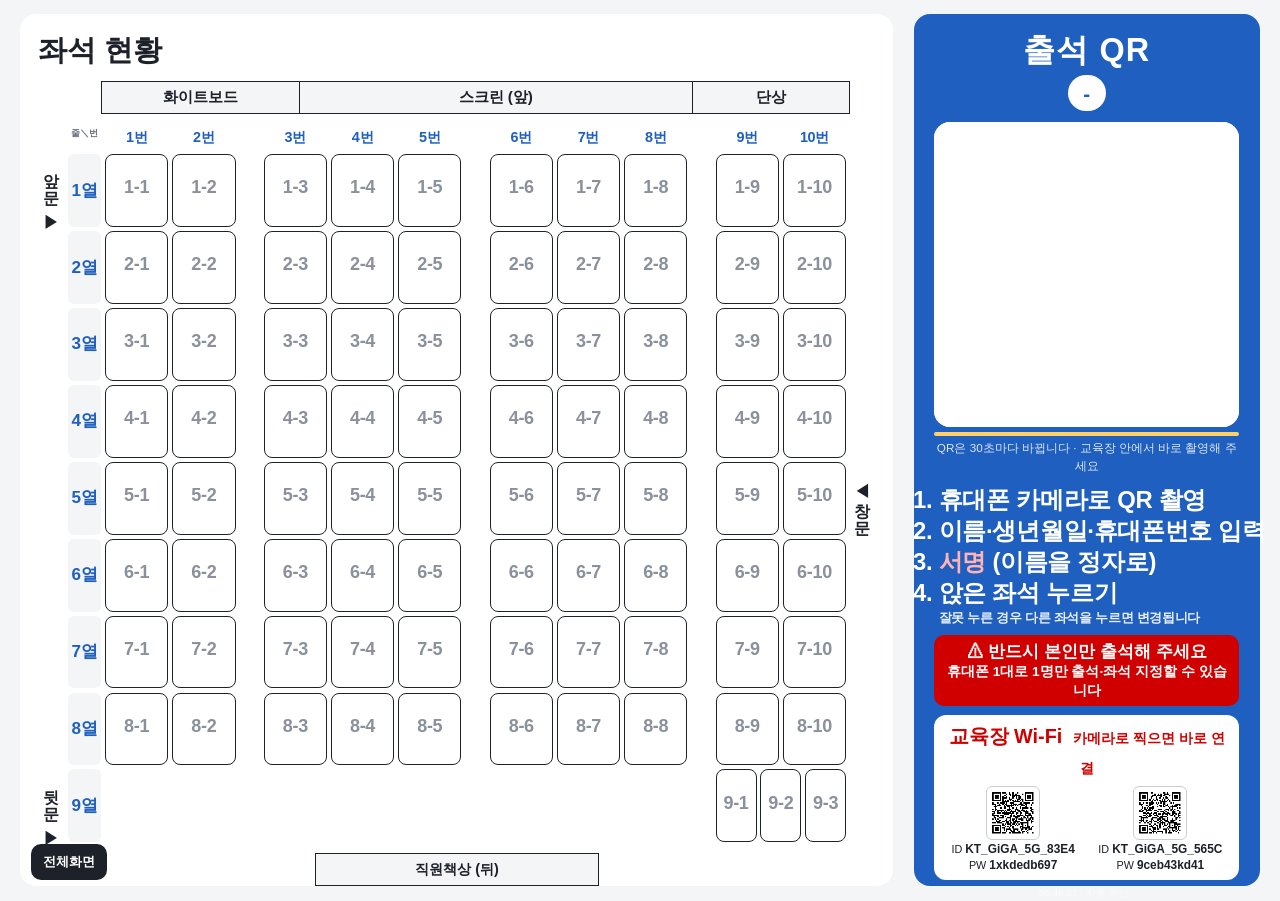
==== commit b9b9be72: "Update board.html" ====
--- a/board.html
+++ b/board.html
@@ -429,17 +429,18 @@
     $('sheetBody').querySelectorAll('.pfilter button').forEach(function (b) { b.classList.toggle('on', b.dataset.f === listFilter); });
     var all = data.people || [];
     var list = all.filter(function (p) {
-      var okF = listFilter === 'all' || (listFilter === 'dev' ? !!p.devFlag : !p['s' + sess]);
+      var okF = listFilter === 'all' || (listFilter === 'dev' ? !!p.devFlag : (!p['s' + sess] && !p.absent));
       return okF && matchQ(p, q);
     });
     list.sort(function (a, b) { return (a.name < b.name ? -1 : a.name > b.name ? 1 : 0); });
     var headTx = listFilter === 'all' ? '전체 ' + all.length + '명'
       : listFilter === 'dev' ? '기기 다름 ' + all.filter(function (p) { return p.devFlag; }).length + '명'
-      : sess + '교시 미출석 ' + all.filter(function (p) { return !p['s' + sess]; }).length + '명';
+      : sess + '교시 미출석 ' + all.filter(function (p) { return !p['s' + sess] && !p.absent; }).length + '명' +
+        (all.some(function (p) { return p.absent; }) ? ' (당일불참 ' + all.filter(function (p) { return p.absent; }).length + '명 제외)' : '');
     var head = '<p class="muted">' + headTx + (q ? ' · 검색 결과 ' + list.length + '명' : '') + '</p>';
     $('pickList').innerHTML = head + (list.map(function (p) {
       var st = sessText(p) + (p.seat ? ' · ' + APP.seatLabel(p.seat) : ' · 좌석 미지정');
-      return '<div class="person"><div><b>' + esc(p.name) + '</b> <span class="muted">' + esc(p.birth) + (p.org ? ' · ' + esc(p.org) : '') + '</span>' + (p.devFlag ? '<span class="devtag">⚠ ' + esc(p.devFlag) + '</span>' : '') + '<br><span class="muted">' + esc(st) + '</span></div>' + telHtml(p) + '</div>';
+      return '<div class="person"><div><b>' + esc(p.name) + '</b> <span class="muted">' + esc(p.birth) + (p.org ? ' · ' + esc(p.org) : '') + '</span>' + (p.devFlag ? '<span class="devtag">⚠ ' + esc(p.devFlag) + '</span>' : '') + (p.absent ? '<span class="devtag" style="color:#d10000;border-color:#d10000;background:#fff1f1">당일불참</span>' : '') + '<br><span class="muted">' + esc(st) + '</span></div>' + telHtml(p) + '</div>';
     }).join('') || '<p class="muted">대상이 없습니다.</p>');
   }
   $('listBtn').addEventListener('click', openList);
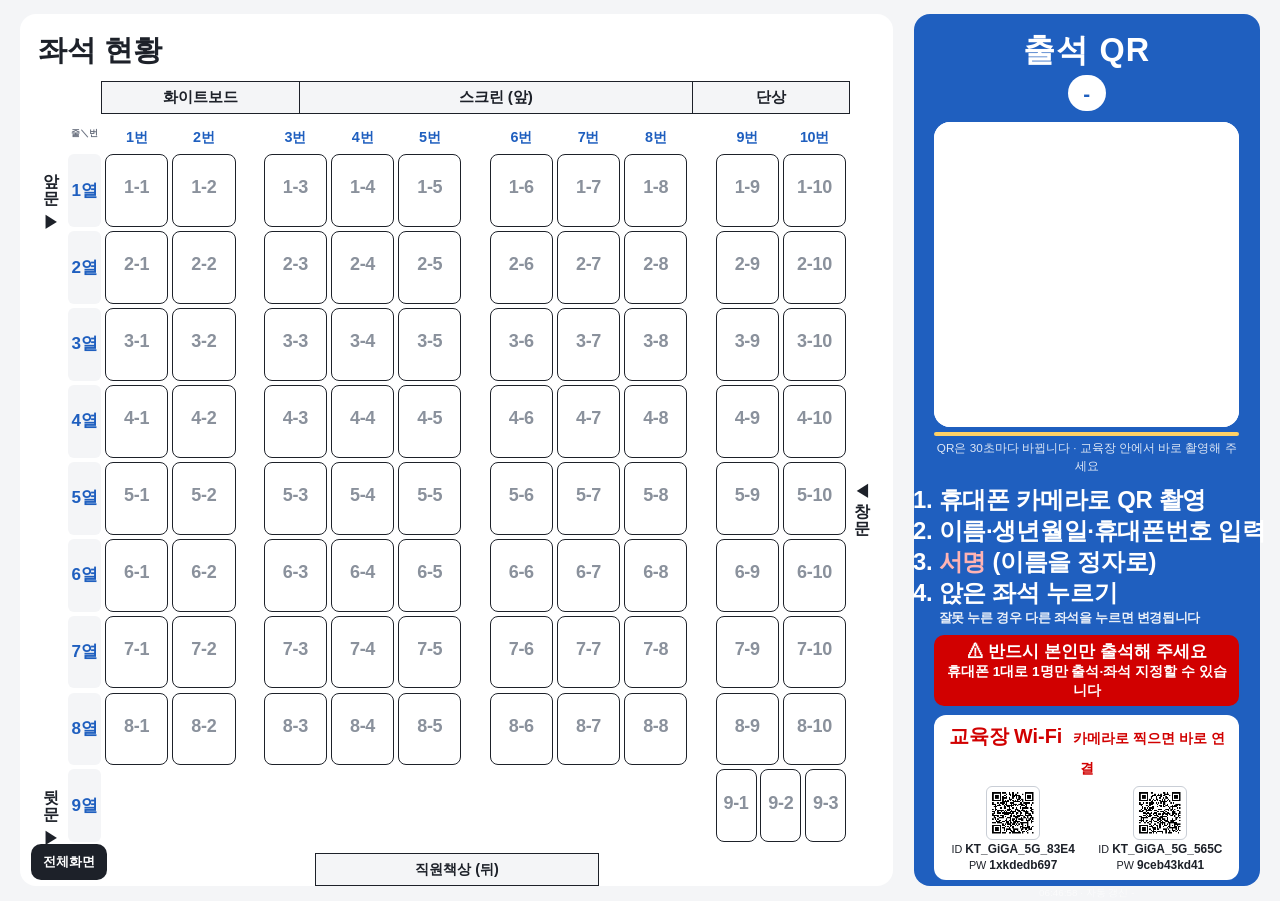
==== commit b2107170: "Update board.html" ====
--- a/board.html
+++ b/board.html
@@ -26,6 +26,10 @@
   .seat { border-radius: 8px; gap: .2vh; }
   .seat .no { font-size: clamp(11px, 2vh, 24px); color: #8a919c; font-weight: 700; }
   .seat .nm { font-size: clamp(11px, 2.1vh, 24px); }
+  /* 9열(3석)은 칸이 좁아 이름 글씨를 줄여 잘리지 않게 */
+  .back-row .seat { padding-left: 0; padding-right: 0; }
+  .back-row .seat .nm { font-size: clamp(9px, 1.55vh, 17px); letter-spacing: -1.5px; text-overflow: clip; overflow: visible; }
+  .back-row .seat .st { font-size: clamp(8px, 1.15vh, 13px); letter-spacing: -1px; white-space: nowrap; }
   .seat .st { font-size: clamp(9px, 1.4vh, 16px); font-weight: 800; }
   .seat .bd { font-size: clamp(8px, 1.3vh, 14px); color: var(--muted); }
   .seat.filled .no { display: none; }   /* 좌석이 채워지면 번호 대신 이름·출석완료 표시 */
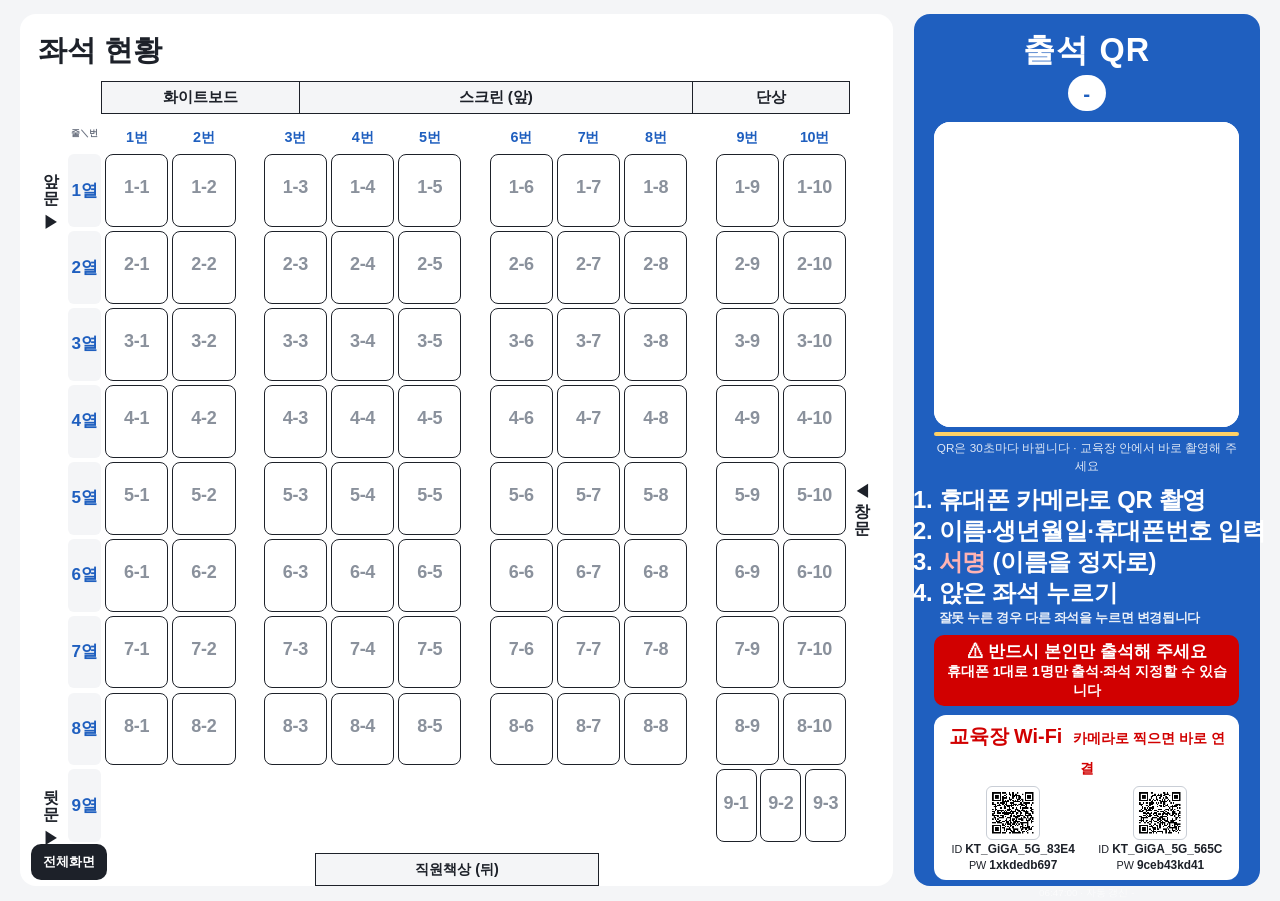
==== commit 59a48ae7: "Update board.html" ====
--- a/board.html
+++ b/board.html
@@ -83,6 +83,9 @@
   .person button { padding: 8px 12px; border: 0; border-radius: 8px; background: #1f5fbf; color: #fff; font-weight: 700; white-space: nowrap; }
   #pickList { max-height: 46vh; overflow: auto; }
   .seat.devwarn { box-shadow: inset 0 0 0 3px #e67e00; }
+  .seat.devsoft { box-shadow: inset 0 0 0 3px #9aa2ae; }
+  .seat .st.st-soft { color: #6b7280 !important; font-weight: 800; }
+  .devtag.soft { background: #f1f3f6; color: #4b5563; border-color: #9aa2ae; }
   .seat.devwarn::after { content: '⚠'; position: absolute; top: 1px; right: 3px; font-size: 1.1em; color: #e67e00; }
   .seat .st.st-dev { color: #c25e00 !important; font-weight: 900; }
   .devtag { display: inline-block; background: #fff3e0; color: #b85c00; border: 1px solid #e67e00; border-radius: 6px; padding: 1px 6px; font-size: 12px; font-weight: 800; margin-left: 4px; }
@@ -236,6 +239,18 @@
     return t;
   }
 
+  // 기기확인 기록 → hard(다른 휴대폰) / soft(같은 휴대폰 추정, 브라우저만 다름) / ''
+  function devLevel(f) {
+    f = String(f || '');
+    if (!f) return '';
+    return f.indexOf('기기 다름') >= 0 ? 'hard' : 'soft';
+  }
+  function devTagHtml(f) {
+    var lv = devLevel(f);
+    if (!lv) return '';
+    return '<span class="devtag' + (lv === 'soft' ? ' soft' : '') + '">' + (lv === 'soft' ? 'ⓘ ' : '⚠ ') + esc(f) + '</span>';
+  }
+
   function personBySeat(id) {
     return (data.people || []).filter(function (p) { return p.seat === id; })[0];
   }
@@ -249,11 +264,13 @@
       b.classList.toggle('ok', !!v && v.ok);
       b.classList.toggle('wait', !!v && !v.ok);
       b.classList.toggle('moving', !!moving && moving.from === id);
-      b.classList.toggle('devwarn', !!(admin && p && p.devFlag));   // 직원 화면에만 기기 다름 표시
+      var lv = admin && p ? devLevel(p.devFlag) : '';   // 직원 화면에만 표시: hard = 다른 휴대폰, soft = 같은 휴대폰·브라우저만 다름
+      b.classList.toggle('devwarn', lv === 'hard');
+      b.classList.toggle('devsoft', lv === 'soft');
       b.querySelector('.nm').textContent = !v ? '' : (showReal && p ? p.name : v.n);
-      var dw = !!(admin && p && p.devFlag);
-      b.querySelector('.st').textContent = !v ? '' : dw ? '⚠ 기기 다름' : (v.ok ? '출석완료' : '서명 전');
-      b.querySelector('.st').classList.toggle('st-dev', dw);
+      b.querySelector('.st').textContent = !v ? '' : lv === 'hard' ? '⚠ 기기 다름' : lv === 'soft' ? 'ⓘ 브라우저 다름' : (v.ok ? '출석완료' : '서명 전');
+      b.querySelector('.st').classList.toggle('st-dev', lv === 'hard');
+      b.querySelector('.st').classList.toggle('st-soft', lv === 'soft');
       b.querySelector('.bd').textContent = showReal && p ? p.birth : '';
     });
     var c = data.counts || {};
@@ -369,7 +386,7 @@
     if (p) {
       $('sheetTitle').textContent = p.name + ' (' + p.birth + ')';
       $('sheetBody').innerHTML = '<p>' + telHtml(p) + (p.org ? ' <span class="muted">· ' + esc(p.org) + '</span>' : '') + '</p>' +
-        (p.devFlag ? '<p><span class="devtag">⚠ ' + esc(p.devFlag) + '</span> <span class="muted">처음 출석한 휴대폰과 다른 기기로 출석했습니다. 좌석의 본인 여부를 확인해 주세요.</span></p>' : '') +
+        (p.devFlag ? '<p>' + devTagHtml(p.devFlag) + ' <span class="muted">' + (devLevel(p.devFlag) === 'hard' ? '처음 출석한 휴대폰과 다른 휴대폰으로 출석했습니다. 본인 여부를 확인해 주세요.' : '같은 휴대폰에서 다른 인터넷 앱(브라우저)으로 출석한 것으로 보입니다. 참고용입니다.') + '</span></p>' : '') +
         '<p class="muted">' + esc(sessText(p)) + '</p>' +
         '<div class="row2"><button class="btn secondary" id="moveBtn" type="button">다른 좌석으로 이동</button>' +
         '<button class="btn" id="clearBtn" type="button" style="background:var(--bad)">좌석 해제</button></div>';
@@ -444,7 +461,7 @@
     var head = '<p class="muted">' + headTx + (q ? ' · 검색 결과 ' + list.length + '명' : '') + '</p>';
     $('pickList').innerHTML = head + (list.map(function (p) {
       var st = sessText(p) + (p.seat ? ' · ' + APP.seatLabel(p.seat) : ' · 좌석 미지정');
-      return '<div class="person"><div><b>' + esc(p.name) + '</b> <span class="muted">' + esc(p.birth) + (p.org ? ' · ' + esc(p.org) : '') + '</span>' + (p.devFlag ? '<span class="devtag">⚠ ' + esc(p.devFlag) + '</span>' : '') + (p.absent ? '<span class="devtag" style="color:#d10000;border-color:#d10000;background:#fff1f1">당일불참</span>' : '') + '<br><span class="muted">' + esc(st) + '</span></div>' + telHtml(p) + '</div>';
+      return '<div class="person"><div><b>' + esc(p.name) + '</b> <span class="muted">' + esc(p.birth) + (p.org ? ' · ' + esc(p.org) : '') + '</span>' + devTagHtml(p.devFlag) + (p.absent ? '<span class="devtag" style="color:#d10000;border-color:#d10000;background:#fff1f1">당일불참</span>' : '') + '<br><span class="muted">' + esc(st) + '</span></div>' + telHtml(p) + '</div>';
     }).join('') || '<p class="muted">대상이 없습니다.</p>');
   }
   $('listBtn').addEventListener('click', openList);
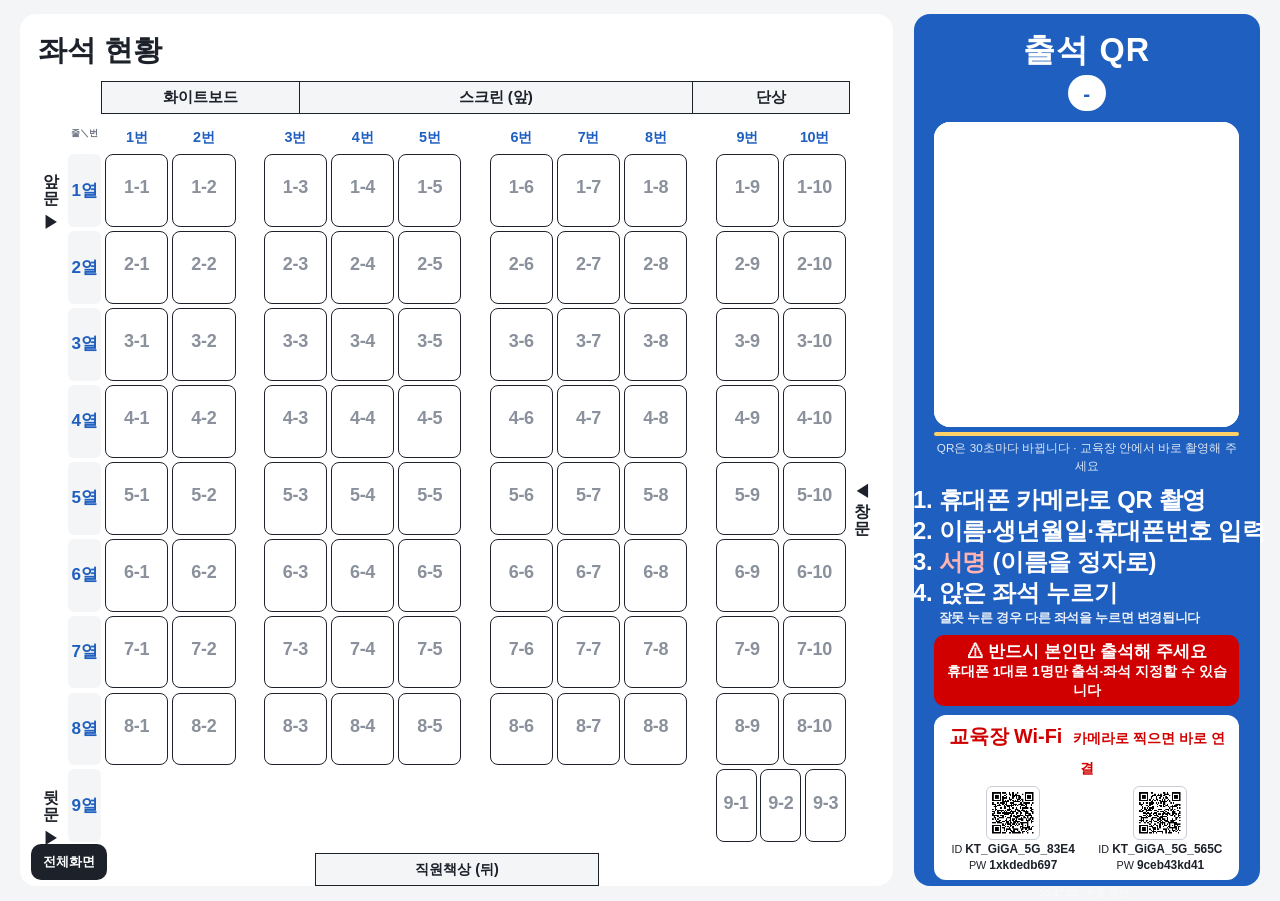
==== commit d3fe46f0: "Update board.html" ====
--- a/board.html
+++ b/board.html
@@ -84,7 +84,7 @@
   #pickList { max-height: 46vh; overflow: auto; }
   .seat.devwarn { box-shadow: inset 0 0 0 3px #e67e00; }
   .seat.devsoft { box-shadow: inset 0 0 0 3px #9aa2ae; }
-  .seat .st.st-soft { color: #6b7280 !important; font-weight: 800; }
+  .seat .st.st-soft { color: #6b7280 !important; font-weight: 800; white-space: nowrap; }
   .devtag.soft { background: #f1f3f6; color: #4b5563; border-color: #9aa2ae; }
   .seat.devwarn::after { content: '⚠'; position: absolute; top: 1px; right: 3px; font-size: 1.1em; color: #e67e00; }
   .seat .st.st-dev { color: #c25e00 !important; font-weight: 900; }
@@ -268,7 +268,7 @@
       b.classList.toggle('devwarn', lv === 'hard');
       b.classList.toggle('devsoft', lv === 'soft');
       b.querySelector('.nm').textContent = !v ? '' : (showReal && p ? p.name : v.n);
-      b.querySelector('.st').textContent = !v ? '' : lv === 'hard' ? '⚠ 기기 다름' : lv === 'soft' ? 'ⓘ 브라우저 다름' : (v.ok ? '출석완료' : '서명 전');
+      b.querySelector('.st').textContent = !v ? '' : lv === 'hard' ? '⚠ 기기 다름' : lv === 'soft' ? 'ⓘ 브라우저' : (v.ok ? '출석완료' : '서명 전');
       b.querySelector('.st').classList.toggle('st-dev', lv === 'hard');
       b.querySelector('.st').classList.toggle('st-soft', lv === 'soft');
       b.querySelector('.bd').textContent = showReal && p ? p.birth : '';
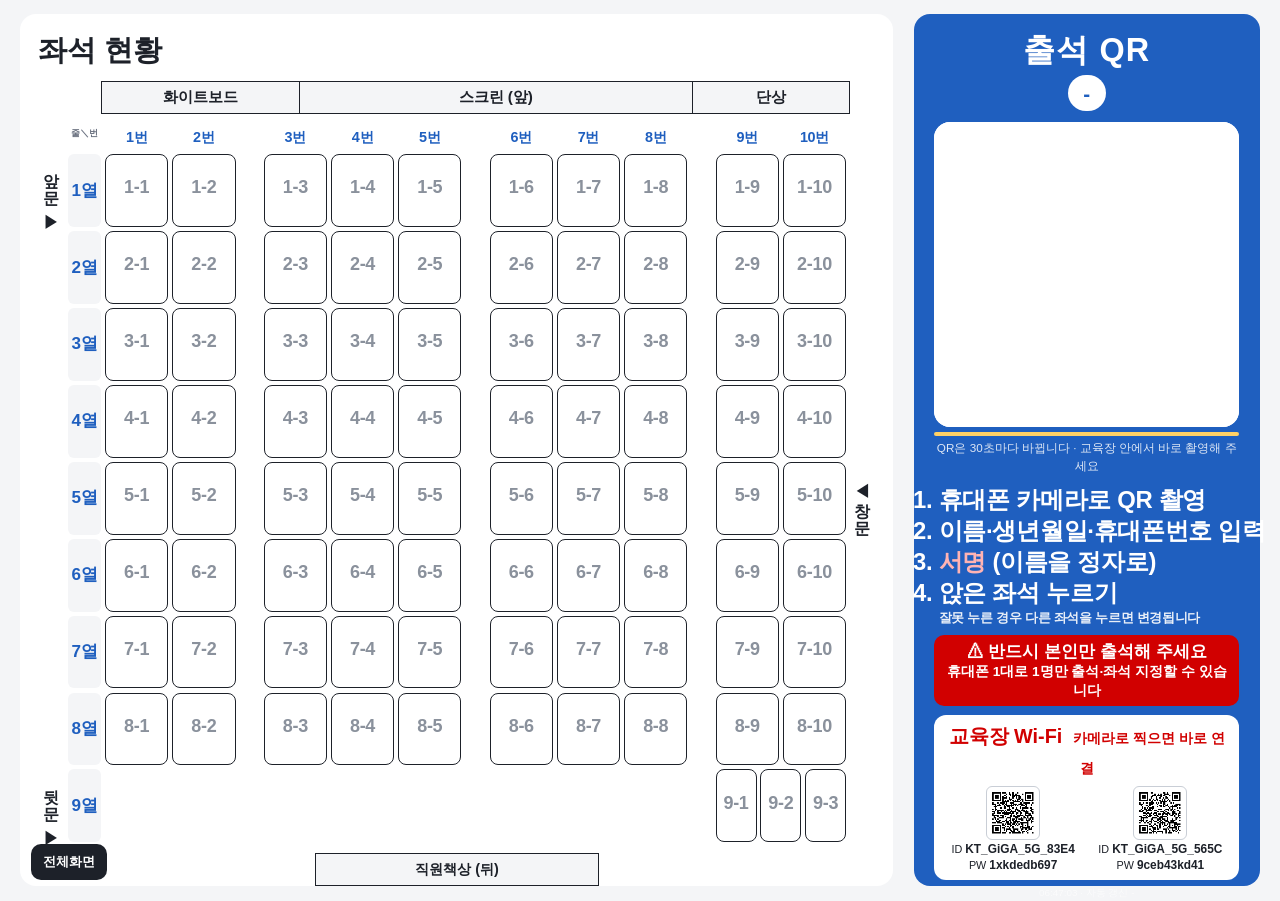
==== commit 23e6ed82: "Update board.html" ====
--- a/board.html
+++ b/board.html
@@ -95,8 +95,50 @@
   .pfilter button { border: 1px solid #c9ced6; background: #fff; color: #1d2129; border-radius: 8px; padding: 6px 10px; font-size: 13px; font-weight: 700; cursor: pointer; }
   .pfilter button.on { background: #1d2129; color: #fff; border-color: #1d2129; }
 
+  /* ---------- 직원 화면: 확인 목록(서명 전 · 좌석 미지정 · 자리 비움) ---------- */
+  .chk { display: none; background: #fff; border-radius: 16px; border: 2px solid #1d2129; padding: 1.4vh 1vw; flex-direction: column; min-height: 0; }
+  body.staff-chk .beam-side { display: none; }
+  body.staff-chk .chk { display: flex; }
+  .chk-head { display: flex; justify-content: space-between; align-items: baseline; gap: 6px; }
+  .chk-head b { font-size: 18px; }
+  .chk-head span { font-size: 12px; color: var(--muted); }
+  .chk-tabs { display: flex; gap: 4px; margin: 8px 0 4px; }
+  .chk-tabs button { flex: 1; border: 1px solid #c9ced6; background: #fff; color: #1d2129; border-radius: 8px; padding: 7px 4px; font-size: 13px; font-weight: 800; cursor: pointer; white-space: nowrap; }
+  .chk-tabs button.on { background: #1d2129; color: #fff; border-color: #1d2129; }
+  .chk-tabs button i { font-style: normal; display: inline-block; min-width: 1.6em; margin-left: 3px; border-radius: 999px; background: #e9ecf1; color: #1d2129; font-size: 12px; padding: 0 5px; }
+  .chk-tabs button.on i { background: #fff; }
+  .chk-tabs button i.hot { background: #d10000; color: #fff; }
+  .chk-note { font-size: 12px; color: var(--muted); margin: 2px 0 4px; line-height: 1.4; }
+  .chk-list { flex: 1; overflow: auto; min-height: 0; }
+  .chk-item { display: flex; align-items: center; gap: 8px; padding: 8px 4px; border-bottom: 1px solid var(--line); cursor: pointer; }
+  .chk-item:hover { background: #f4f6fa; }
+  .chk-item .who { flex: 1; min-width: 0; }
+  .chk-item .who b { font-size: 15px; }
+  .chk-item .who .sub { display: block; font-size: 12px; color: var(--muted); white-space: nowrap; overflow: hidden; text-overflow: ellipsis; }
+  .chk-item .call { flex: none; border: 1px solid #1f5fbf; color: #1f5fbf; border-radius: 8px; padding: 5px 8px; font-size: 13px; font-weight: 800; text-decoration: none; }
+  .chk-item .tdur { flex: none; font-weight: 900; font-variant-numeric: tabular-nums; color: #b25e00; }
+  .chk-item .tdur.over, .tdur.over { color: #d10000; }
+  .chk-item.done { cursor: default; }
+  .chk-tools { display: flex; gap: 6px; margin-top: 6px; }
+  .chk-tools[hidden] { display: none; }
+  .chk-tools button { flex: 1; border: 1px solid #c9ced6; background: #fff; border-radius: 8px; padding: 7px; font-size: 12px; font-weight: 700; cursor: pointer; }
+  .seat.away { background: #fff4d6 !important; border-color: #c27c0e !important; }
+  .seat.away .st { color: #b25e00 !important; font-weight: 900; font-variant-numeric: tabular-nums; }
+  .seat.away.over { background: #ffe1e1 !important; border-color: #d10000 !important; }
+  .seat.away.over .st { color: #d10000 !important; }
+  .tbox { border: 1px solid #e3c27a; background: #fffaf0; border-radius: 10px; padding: 10px; margin: 8px 0; }
+  .tbox .tnow { font-size: 26px; font-weight: 900; font-variant-numeric: tabular-nums; color: #b25e00; }
+  .tbox .tnow.over { color: #d10000; }
+  .tbox .tbtns { display: flex; gap: 6px; margin-top: 8px; flex-wrap: wrap; }
+  .tbox .tbtns button { flex: 1; border: 0; border-radius: 8px; padding: 10px; font-weight: 800; cursor: pointer; }
+  .tbox .t-start { background: #c27c0e; color: #fff; }
+  .tbox .t-back { background: #138a4a; color: #fff; }
+  .tbox .t-undo { background: #e9ecf1; color: #1d2129; flex: 0 0 auto !important; }
+  .tbox .thist { font-size: 12px; color: var(--muted); margin-top: 6px; line-height: 1.5; }
+
   @media (max-width: 900px), (max-aspect-ratio: 1/1) {
     .beam { grid-template-columns: 1fr; height: auto; }
+    body.staff-chk .chk { order: -1; max-height: 60vh; }
     .seat-grid { grid-auto-rows: 54px; }
     .beam-side .qrwrap, .rot { width: min(80%, 320px); }
   }
@@ -131,6 +173,19 @@
     </div>
     <div class="foot"><span id="clock">--:--:--</span> · 자동 갱신 <span id="sUpd">-</span></div>
   </aside>
+
+  <!-- 직원 화면 전용: 확인 목록 (직원 링크로 열었을 때만 표시) -->
+  <aside class="chk" id="chk" aria-label="확인 목록">
+    <div class="chk-head"><b>확인 목록</b><span id="chkSess">-</span></div>
+    <div class="chk-tabs">
+      <button type="button" data-t="sign">서명 전<i id="cSign">0</i></button>
+      <button type="button" data-t="seat">좌석 미지정<i id="cSeat">0</i></button>
+      <button type="button" data-t="away">자리 비움<i id="cAway">0</i></button>
+    </div>
+    <div class="chk-note" id="chkNote"></div>
+    <div class="chk-list" id="chkList"></div>
+    <div class="chk-tools" id="chkTools" hidden><button type="button" id="awayCopy">기록 복사(엑셀 붙여넣기)</button></div>
+  </aside>
 </div>
 
 <div class="tools" id="tools">
@@ -138,6 +193,7 @@
   <span id="sessBtns" hidden></span>
   <button class="light" id="nameBtn" type="button" hidden>실명 보기</button>
   <button class="light" id="listBtn" type="button" hidden>명단·연락처</button>
+  <button class="light" id="chkBtn" type="button" hidden>확인 목록</button>
   <a class="light" id="proxyBtn" href="#" target="_blank" rel="noopener" hidden>현장 대리입력</a>
   <a class="light" id="signBtn" href="#" target="_blank" rel="noopener" hidden>서명부 인쇄</a>
   <button id="fsBtn" type="button">전체화면</button>
@@ -255,11 +311,13 @@
     return (data.people || []).filter(function (p) { return p.seat === id; })[0];
   }
 
-  function paint() {
-    var sess = data.session || 1;
-    APP.updateSeats($('map'), function (id, b) {
+  function paintSeat(id, b) {
       var v = data.seats[id];
       var p = admin ? personBySeat(id) : null;
+      var aw = admin && p && v ? awayRunning(p.o) : null;
+      var el = aw ? Date.now() - aw.start : 0;
+      b.classList.toggle('away', !!aw);
+      b.classList.toggle('over', !!aw && el >= AWAY_LIMIT);
       b.classList.toggle('filled', !!v);
       b.classList.toggle('ok', !!v && v.ok);
       b.classList.toggle('wait', !!v && !v.ok);
@@ -268,11 +326,14 @@
       b.classList.toggle('devwarn', lv === 'hard');
       b.classList.toggle('devsoft', lv === 'soft');
       b.querySelector('.nm').textContent = !v ? '' : (showReal && p ? p.name : v.n);
-      b.querySelector('.st').textContent = !v ? '' : lv === 'hard' ? '⚠ 기기 다름' : lv === 'soft' ? 'ⓘ 브라우저' : (v.ok ? '출석완료' : '서명 전');
+      b.querySelector('.st').textContent = !v ? '' : aw ? '⏱ ' + fmtDur(el) : lv === 'hard' ? '⚠ 기기 다름' : lv === 'soft' ? 'ⓘ 브라우저' : (v.ok ? '출석완료' : '서명 전');
       b.querySelector('.st').classList.toggle('st-dev', lv === 'hard');
       b.querySelector('.st').classList.toggle('st-soft', lv === 'soft');
       b.querySelector('.bd').textContent = showReal && p ? p.birth : '';
-    });
+  }
+
+  function paint() {
+    APP.updateSeats($('map'), paintSeat);
     var c = data.counts || {};
     $('sTotal').textContent = c.total || 0;
     $('sSigned').textContent = c.signed || 0;
@@ -290,6 +351,10 @@
 
     $('modeLbl').hidden = !admin; $('nameBtn').hidden = !admin; $('sessBtns').hidden = !admin;
     $('proxyBtn').hidden = !admin; $('listBtn').hidden = !admin; $('signBtn').hidden = !admin;
+    $('chkBtn').hidden = !admin;
+    $('chkBtn').classList.toggle('on', admin && chkOn);
+    document.body.classList.toggle('staff-chk', admin && chkOn);
+    if (admin) { awayLoad(); renderChk(); }
     $('nameBtn').textContent = showReal ? '이름 가리기' : '실명 보기';
     if (admin) renderSessBtns();
   }
@@ -381,33 +446,221 @@
       seatOp({ op: 'assign', seat: id, o: m.o }, m.name + ' → ' + APP.seatLabel(id) + ' 이동했습니다.');
       return;
     }
+    if (p) { openPerson(p); return; }
     sheetSeat = id;
     $('sheetSub').textContent = APP.seatLabel(id);
-    if (p) {
-      $('sheetTitle').textContent = p.name + ' (' + p.birth + ')';
-      $('sheetBody').innerHTML = '<p>' + telHtml(p) + (p.org ? ' <span class="muted">· ' + esc(p.org) + '</span>' : '') + '</p>' +
-        (p.devFlag ? '<p>' + devTagHtml(p.devFlag) + ' <span class="muted">' + (devLevel(p.devFlag) === 'hard' ? '처음 출석한 휴대폰과 다른 휴대폰으로 출석했습니다. 본인 여부를 확인해 주세요.' : '같은 휴대폰에서 다른 인터넷 앱(브라우저)으로 출석한 것으로 보입니다. 참고용입니다.') + '</span></p>' : '') +
-        '<p class="muted">' + esc(sessText(p)) + '</p>' +
-        '<div class="row2"><button class="btn secondary" id="moveBtn" type="button">다른 좌석으로 이동</button>' +
-        '<button class="btn" id="clearBtn" type="button" style="background:var(--bad)">좌석 해제</button></div>';
+    $('sheetTitle').textContent = '빈 좌석 · 직접 배정';
+    $('sheetBody').innerHTML = '<input id="q" type="search" placeholder="이름 또는 연락처 검색"><div id="pickList"></div>';
+    $('q').addEventListener('input', renderPick);
+    renderPick();
+    $('sheetBg').classList.add('show');
+  }
+
+  // 수강생 상세 (좌석을 누르거나 확인 목록에서 이름을 누르면 표시)
+  function openPerson(p) {
+    var id = p.seat || null;
+    sheetSeat = id;
+    personOpen = p.o;
+    $('sheetSub').textContent = id ? APP.seatLabel(id) : '좌석 미지정';
+    $('sheetTitle').textContent = p.name + ' (' + p.birth + ')';
+    $('sheetBody').innerHTML = '<p>' + telHtml(p) + (p.org ? ' <span class="muted">· ' + esc(p.org) + '</span>' : '') + '</p>' +
+      (p.devFlag ? '<p>' + devTagHtml(p.devFlag) + ' <span class="muted">' + (devLevel(p.devFlag) === 'hard' ? '처음 출석한 휴대폰과 다른 휴대폰으로 출석했습니다. 본인 여부를 확인해 주세요.' : '같은 휴대폰에서 다른 인터넷 앱(브라우저)으로 출석한 것으로 보입니다. 참고용입니다.') + '</span></p>' : '') +
+      '<p class="muted">' + esc(sessText(p)) + '</p>' +
+      '<div class="tbox" id="tbox"></div>' +
+      (id ? '<div class="row2"><button class="btn secondary" id="moveBtn" type="button">다른 좌석으로 이동</button>' +
+        '<button class="btn" id="clearBtn" type="button" style="background:var(--bad)">좌석 해제</button></div>'
+        : '<p class="muted">좌석이 지정되지 않았습니다. 배치도에서 빈 좌석을 눌러 직접 배정할 수 있습니다.</p>');
+    renderTimerBox(p);
+    if (id) {
       $('moveBtn').addEventListener('click', function () {
         moving = { o: p.o, name: p.name, from: id };
         $('moveText').textContent = p.name + ' 님을 옮길 빈 좌석을 누르세요';
         $('moveBanner').classList.add('show');
-        $('sheetBg').classList.remove('show');
+        closeSheet();
         paint();
       });
       $('clearBtn').addEventListener('click', function () {
         if (window.confirm(p.name + ' 님의 ' + APP.seatLabel(id) + ' 좌석을 해제할까요?')) seatOp({ op: 'clear', seat: id }, '좌석을 해제했습니다.');
       });
+    }
+    $('sheetBg').classList.add('show');
+  }
+
+  // ---------- 직원 화면: 자리 비움 타이머 (15분 내 복귀 확인용) ----------
+  // 기록은 이 직원 기기의 브라우저에 회차별로 저장됩니다(다른 직원 기기와 공유되지 않음).
+  var AWAY_LIMIT_MIN = 15, AWAY_LIMIT = AWAY_LIMIT_MIN * 60 * 1000;
+  var awayList = [], awayRound = null, personOpen = null;
+  function awayKey() { return 'away_' + (data.round || 'none'); }
+  function awayLoad() {
+    var r = data.round || 'none';
+    if (awayRound === r) return;
+    awayRound = r;
+    try { awayList = JSON.parse(localStorage.getItem(awayKey()) || '[]') || []; } catch (e) { awayList = []; }
+  }
+  function awaySave() { try { localStorage.setItem(awayKey(), JSON.stringify(awayList)); } catch (e) {} }
+  function awayRunning(o) { return awayList.filter(function (a) { return a.o === o && !a.end; })[0] || null; }
+  function awayOf(o) { return awayList.filter(function (a) { return a.o === o; }); }
+  function pad2(n) { return (n < 10 ? '0' : '') + n; }
+  function fmtDur(ms) {
+    var s = Math.max(0, Math.floor(ms / 1000));
+    return pad2(Math.floor(s / 60)) + ':' + pad2(s % 60);
+  }
+  function fmtDurKo(ms) {
+    var s = Math.max(0, Math.floor(ms / 1000));
+    return Math.floor(s / 60) + '분 ' + pad2(s % 60) + '초';
+  }
+  function hm(t) { var d = new Date(t); return pad2(d.getHours()) + ':' + pad2(d.getMinutes()); }
+  function awayStart(p) {
+    if (awayRunning(p.o)) return;
+    awayList.push({ id: Date.now() + '_' + p.o, o: p.o, name: p.name, birth: p.birth, seat: p.seat || '', sess: data.session || 0, start: Date.now(), end: 0, alerted: false });
+    awaySave(); toast(p.name + ' 님 자리 비움 시간 측정을 시작했습니다.');
+  }
+  function awayBack(o) {
+    var a = awayRunning(o); if (!a) return;
+    a.end = Date.now(); awaySave();
+    var d = a.end - a.start;
+    toast(a.name + ' 님 복귀 · ' + fmtDurKo(d) + (d > AWAY_LIMIT ? ' (' + AWAY_LIMIT_MIN + '분 초과)' : ''));
+  }
+  function awayUndo(id) {
+    awayList = awayList.filter(function (a) { return a.id !== id; }); awaySave();
+  }
+  function renderTimerBox(p) {
+    var box = $('tbox'); if (!box) return;
+    var a = awayRunning(p.o), hist = awayOf(p.o).filter(function (x) { return x.end; });
+    var h = '';
+    if (a) {
+      var el = Date.now() - a.start;
+      h += '<div class="muted">자리 비움 · ' + hm(a.start) + ' 나감 · 기준 ' + AWAY_LIMIT_MIN + '분</div>' +
+        '<div class="tnow tdur' + (el >= AWAY_LIMIT ? ' over' : '') + '" data-s="' + a.start + '" data-long="1">' + fmtDur(el) + (el >= AWAY_LIMIT ? ' 초과' : '') + '</div>' +
+        '<div class="tbtns"><button type="button" class="t-back" id="tBack">복귀 확인</button><button type="button" class="t-undo" id="tUndo">잘못 누름(삭제)</button></div>';
     } else {
-      $('sheetTitle').textContent = '빈 좌석 · 직접 배정';
-      $('sheetBody').innerHTML = '<input id="q" type="search" placeholder="이름 또는 연락처 검색"><div id="pickList"></div>';
-      $('q').addEventListener('input', renderPick);
-      renderPick();
-    }
-    $('sheetBg').classList.add('show');
-  }
+      h += '<div class="muted">교육 중 자리를 비운 경우 눌러 주세요. ' + AWAY_LIMIT_MIN + '분이 지나면 빨간색으로 표시됩니다.</div>' +
+        '<div class="tbtns"><button type="button" class="t-start" id="tStart">⏱ 자리 비움 시작</button></div>';
+    }
+    if (hist.length) {
+      h += '<div class="thist">' + hist.map(function (x) {
+        var d = x.end - x.start;
+        return (x.sess ? x.sess + '교시 ' : '') + hm(x.start) + ' 나감 → ' + hm(x.end) + ' 복귀 · ' + fmtDurKo(d) + (d > AWAY_LIMIT ? ' <b style="color:#d10000">초과</b>' : '');
+      }).join('<br>') + '</div>';
+    }
+    box.innerHTML = h;
+    if ($('tStart')) $('tStart').addEventListener('click', function () { awayStart(p); afterAway(p); });
+    if ($('tBack')) $('tBack').addEventListener('click', function () { awayBack(p.o); afterAway(p); });
+    if ($('tUndo')) $('tUndo').addEventListener('click', function () {
+      if (window.confirm('이번 자리 비움 기록을 삭제할까요?')) { awayUndo(a.id); afterAway(p); }
+    });
+  }
+  function afterAway(p) { renderTimerBox(p); APP.updateSeats($('map'), paintSeat); renderChk(); }
+
+  // 1초마다 경과 시간 갱신 · 15분 경과 시 1회 알림
+  setInterval(function () {
+    if (!admin) return;
+    var now = Date.now(), running = awayList.filter(function (a) { return !a.end; });
+    running.forEach(function (a) {
+      if (!a.alerted && now - a.start >= AWAY_LIMIT) {
+        a.alerted = true; awaySave();
+        toast('⏱ ' + a.name + ' 님 자리 비움 ' + AWAY_LIMIT_MIN + '분이 지났습니다.');
+        try { if (navigator.vibrate) navigator.vibrate([300, 150, 300]); } catch (e) {}
+        renderChk();
+      }
+    });
+    if (running.length) APP.updateSeats($('map'), paintSeat);
+    document.querySelectorAll('.tdur[data-s]').forEach(function (el) {
+      var d = now - Number(el.dataset.s), over = d >= AWAY_LIMIT;
+      el.textContent = fmtDur(d) + (over && el.dataset.long ? ' 초과' : '');
+      el.classList.toggle('over', over);
+    });
+  }, 1000);
+
+  // ---------- 직원 화면: 확인 목록 ----------
+  var chkOn = true, chkTab = 'sign';
+  try { chkOn = localStorage.getItem('chk_on') !== '0'; chkTab = localStorage.getItem('chk_tab') || 'sign'; } catch (e) {}
+  function realPerson(p) {   // 생년월일·출석·좌석이 모두 없는 행(테스트 행)은 제외
+    return !!(p.birth || p.s1 || p.s2 || p.s3 || p.seat);
+  }
+  function chkItem(p, sub, right) {
+    return '<div class="chk-item" data-o="' + esc(p.o) + '"><div class="who"><b>' + esc(p.name) + '</b> <span class="muted">' + esc(p.birth || '') + '</span>' +
+      '<span class="sub">' + sub + '</span></div>' + right + '</div>';
+  }
+  function callBtn(p) {
+    return p.phone ? '<a class="call" href="tel:' + esc(p.phone) + '" title="' + esc(fmtPhone(p.phone)) + '">☎ 전화</a>' : '';
+  }
+  function renderChk() {
+    if (!admin || !chkOn) return;
+    var sess = data.session || 1;
+    var all = (data.people || []).filter(function (p) { return realPerson(p) && !p.absent; });
+    var noSign = all.filter(function (p) { return !p['s' + sess]; });
+    var noSeat = all.filter(function (p) { return !p.seat && (p.s1 || p.s2 || p.s3); });
+    var running = awayList.filter(function (a) { return !a.end; });
+    var done = awayList.filter(function (a) { return a.end; });
+    var overN = running.filter(function (a) { return Date.now() - a.start >= AWAY_LIMIT; }).length;
+    $('chkSess').textContent = (data.sessionLabel || sess + '교시') + ' 기준 · ' + (data.t || '');
+    $('cSign').textContent = noSign.length; $('cSeat').textContent = noSeat.length; $('cAway').textContent = running.length;
+    $('cAway').classList.toggle('hot', overN > 0);
+    document.querySelectorAll('.chk-tabs button').forEach(function (b) { b.classList.toggle('on', b.dataset.t === chkTab); });
+    var byName = function (a, b) { return a.name < b.name ? -1 : a.name > b.name ? 1 : 0; };
+    var h = '', note = '';
+    if (chkTab === 'sign') {
+      note = sess + '교시에 아직 서명하지 않은 분입니다(당일불참 제외). 이전 교시 출석자가 위에 표시됩니다.';
+      noSign.sort(function (a, b) { return ((b.s1 || b.s2 || b.s3) ? 1 : 0) - ((a.s1 || a.s2 || a.s3) ? 1 : 0) || byName(a, b); });
+      h = noSign.map(function (p) {
+        var prev = [1, 2, 3].filter(function (k) { return k < sess && p['s' + k]; }).map(function (k) { return k + '교시 출석'; }).join(' · ');
+        return chkItem(p, (p.seat ? APP.seatLabel(p.seat) : '좌석 없음') + (prev ? ' · ' + prev : sess > 1 ? ' · 이전 교시 미출석' : ''), callBtn(p));
+      }).join('');
+    } else if (chkTab === 'seat') {
+      note = '서명(출석)은 했으나 좌석을 지정하지 않은 분입니다.';
+      h = noSeat.sort(byName).map(function (p) { return chkItem(p, sessText(p), callBtn(p)); }).join('');
+    } else {
+      note = '수강생을 누른 뒤 「자리 비움 시작」을 누르면 측정됩니다. ' + AWAY_LIMIT_MIN + '분이 지나면 빨간색으로 표시됩니다. 기록은 이 기기에만 저장됩니다.';
+      h = running.sort(function (a, b) { return a.start - b.start; }).map(function (a) {
+        var el = Date.now() - a.start;
+        return '<div class="chk-item" data-o="' + esc(a.o) + '"><div class="who"><b>' + esc(a.name) + '</b><span class="sub">' + (a.seat ? APP.seatLabel(a.seat) + ' · ' : '') + hm(a.start) + ' 나감</span></div>' +
+          '<span class="tdur' + (el >= AWAY_LIMIT ? ' over' : '') + '" data-s="' + a.start + '">' + fmtDur(el) + '</span></div>';
+      }).join('');
+      if (done.length) {
+        h += '<div class="chk-note" style="margin-top:10px"><b>복귀 기록</b></div>' + done.slice().sort(function (a, b) { return b.end - a.end; }).map(function (a) {
+          var d = a.end - a.start;
+          return '<div class="chk-item" data-o="' + esc(a.o) + '"><div class="who"><b>' + esc(a.name) + '</b><span class="sub">' + (a.sess ? a.sess + '교시 · ' : '') + hm(a.start) + ' → ' + hm(a.end) + '</span></div>' +
+            '<span class="tdur' + (d > AWAY_LIMIT ? ' over' : '') + '" style="color:' + (d > AWAY_LIMIT ? '#d10000' : '#138a4a') + '">' + fmtDurKo(d) + (d > AWAY_LIMIT ? ' 초과' : '') + '</span></div>';
+        }).join('');
+      }
+    }
+    $('chkNote').textContent = note;
+    $('chkTools').hidden = chkTab !== 'away' || !awayList.length;
+    $('chkList').innerHTML = h || '<p class="muted" style="padding:8px 4px">해당하는 분이 없습니다.</p>';
+  }
+  $('chkList').addEventListener('click', function (e) {
+    if (e.target.closest('a.call')) return;
+    var it = e.target.closest('.chk-item'); if (!it) return;
+    var o = it.dataset.o;
+    var p = (data.people || []).filter(function (x) { return String(x.o) === o; })[0];
+    if (p) openPerson(p);
+  });
+  document.querySelectorAll('.chk-tabs button').forEach(function (b) {
+    b.addEventListener('click', function () {
+      chkTab = b.dataset.t; try { localStorage.setItem('chk_tab', chkTab); } catch (e) {}
+      renderChk();
+    });
+  });
+  $('chkBtn').addEventListener('click', function () {
+    chkOn = !chkOn; try { localStorage.setItem('chk_on', chkOn ? '1' : '0'); } catch (e) {}
+    paint();
+  });
+  $('awayCopy').addEventListener('click', function () {
+    var rows = [['회차', '성명', '생년월일', '좌석', '교시', '나감', '복귀', '자리 비움 시간', AWAY_LIMIT_MIN + '분 초과']];
+    awayList.slice().sort(function (a, b) { return a.start - b.start; }).forEach(function (a) {
+      var d = (a.end || Date.now()) - a.start;
+      rows.push([data.round || '', a.name, a.birth || '', a.seat ? APP.seatLabel(a.seat) : '', a.sess ? a.sess + '교시' : '', hm(a.start), a.end ? hm(a.end) : '미복귀', fmtDurKo(d), d > AWAY_LIMIT ? '초과' : '']);
+    });
+    var txt = rows.map(function (r) { return r.join('\t'); }).join('\n');
+    var done = function () { toast('기록을 복사했습니다. 엑셀에 붙여넣기 하세요.'); };
+    if (navigator.clipboard && navigator.clipboard.writeText) navigator.clipboard.writeText(txt).then(done, fallback); else fallback();
+    function fallback() {
+      var ta = document.createElement('textarea'); ta.value = txt; document.body.appendChild(ta); ta.select();
+      try { document.execCommand('copy'); done(); } catch (e) { toast('복사하지 못했습니다.'); }
+      ta.remove();
+    }
+  });
 
   $('moveCancel').addEventListener('click', function () { moving = null; $('moveBanner').classList.remove('show'); paint(); });
 
@@ -474,7 +727,8 @@
     $('sheetBg').classList.remove('show');
     refresh();
   }
-  $('closeSheet').addEventListener('click', function () { $('sheetBg').classList.remove('show'); });
+  function closeSheet() { personOpen = null; $('sheetBg').classList.remove('show'); }
+  $('closeSheet').addEventListener('click', closeSheet);
 
   paint();
   refresh().finally(loop);
